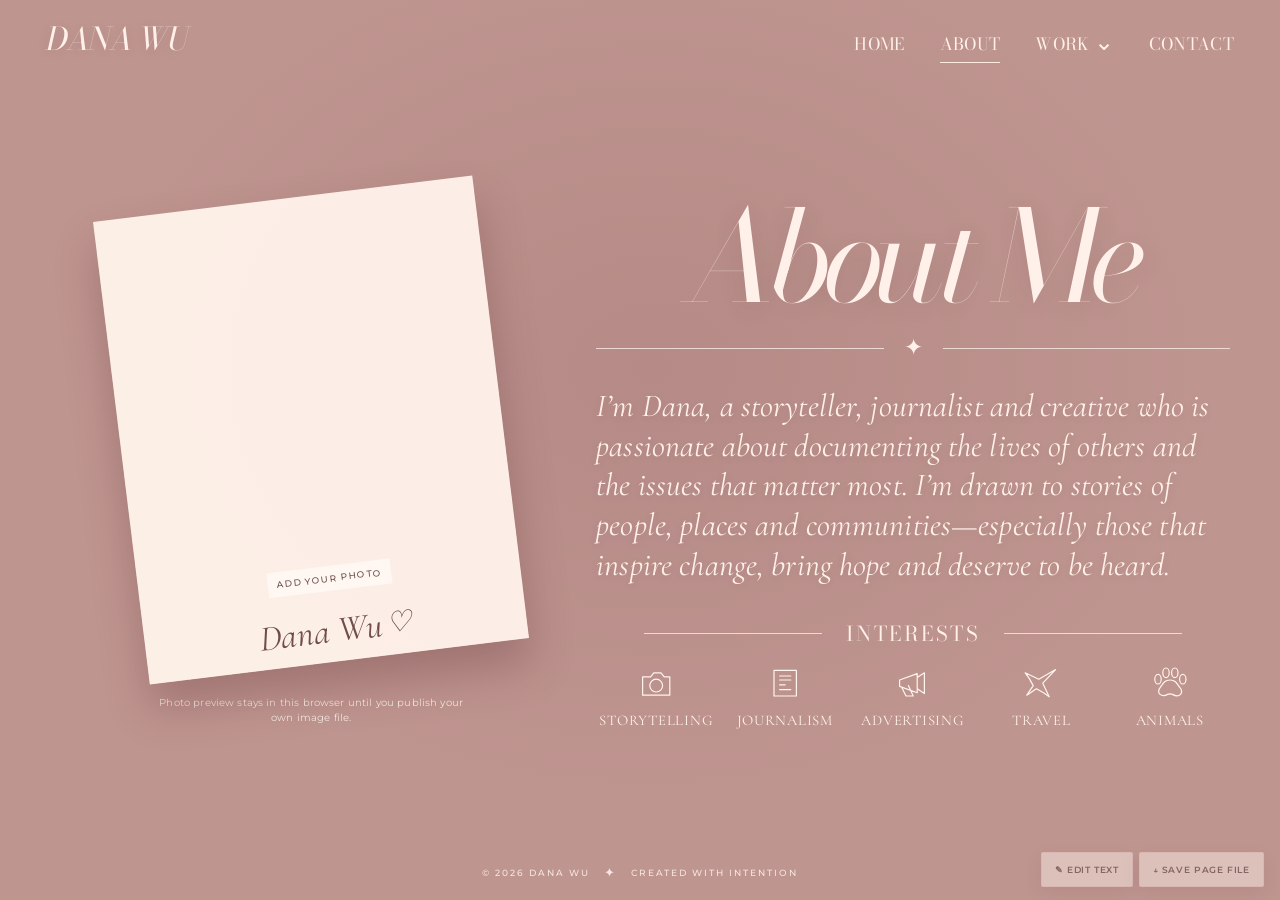
==== about.html @ a7ba0328 "Add files via upload" ====
<!doctype html>
<html lang="en"><head>
<meta charset="utf-8">
<meta name="viewport" content="width=device-width, initial-scale=1">
<meta name="theme-color" content="#c89e98">
<meta name="description" content="About Dana Wu — the stories, people and causes behind her work.">
<title>About Me · Dana Wu</title>
<link rel="preconnect" href="https://fonts.googleapis.com">
<link rel="preconnect" href="https://fonts.gstatic.com" crossorigin>
<link href="https://fonts.googleapis.com/css2?family=Bodoni+Moda:ital,opsz,wght@0,6..96,400;0,6..96,500;0,6..96,600;0,6..96,700;1,6..96,400;1,6..96,500&family=Cormorant+Garamond:ital,wght@0,400;0,500;1,400;1,500&family=Montserrat:wght@300;400;500;600&display=swap" rel="stylesheet">
<link rel="stylesheet" href="styles.css">
<script src="site-config.js" defer></script>
<script src="script.js" defer></script>
</head>
<body data-page="about" class="site-page">

<header class="site-header">
  <a class="site-logo" href="index.html" aria-label="Dana Wu, home">DANA WU</a>
  <button class="mobile-menu-toggle" type="button" aria-controls="site-nav" aria-expanded="false">MENU <span aria-hidden="true">☰</span></button>
  <nav class="site-nav" id="site-nav" aria-label="Main navigation">
    <a href="index.html" data-nav="home">HOME</a>
    <a href="about.html" data-nav="about">ABOUT</a>
    <span class="nav-work"><a href="work.html" data-nav="work">WORK</a><button class="work-dropdown-toggle" type="button" aria-expanded="false" aria-label="Show work categories">⌄</button>
      <span class="work-dropdown" role="group" aria-label="Work categories">
        <a href="work.html#photography">Photography</a>
        <a href="work.html#advertising-creative">Advertising Creative</a>
        <a href="work.html#writing">Writing</a>
        <a href="work.html#digital-story">Digital Story</a>
        <a href="work.html#inspirations">Inspiration(s)</a>
      </span>
    </span>
    <a href="contact.html" data-nav="contact">CONTACT</a>
  </nav>
</header>

<main id="main-content" class="about-main editorial-main">
  <section class="about-shell" aria-labelledby="about-heading">
    <div class="about-image-column">
      <div class="about-polaroid">
        <div class="about-photo-holder" id="about-photo-holder">
          <img class="about-photo" id="about-photo" src="assets/about-photo.jpg" alt="A portrait of Dana" onerror="this.style.display='none'">
          <label class="image-upload-trigger" for="about-photo-input">ADD YOUR PHOTO</label>
          <input type="file" accept="image/*" id="about-photo-input" class="visually-hidden">
        </div>
        <span class="about-photo-signature">Dana Wu <span aria-hidden="true">♡</span></span>
      </div>
      <small class="image-hint">Photo preview stays in this browser until you publish your own image file.</small>
    </div>
    <div class="about-text-column">
      <h1 class="inside-title italic-title" id="about-heading">About Me</h1>
      <div class="ornate-divider"><span aria-hidden="true">✦</span></div>
      <p class="about-lead" data-edit-id="about-intro">I’m Dana, a storyteller, journalist and creative who is passionate about documenting the lives of others and the issues that matter most. I’m drawn to stories of people, places and communities—especially those that inspire change, bring hope and deserve to be heard.</p>
      <div class="interests-heading"><span>INTERESTS</span></div>
      <div class="interests-grid">
        <div class="interest"><svg viewBox="0 0 48 48" aria-hidden="true"><path d="M7 16h10l4-5h9l4 5h7v23H7z"/><circle cx="24" cy="27" r="8"/></svg><span>STORYTELLING</span></div>
        <div class="interest"><svg viewBox="0 0 48 48" aria-hidden="true"><path d="M10 8h28v32H10zM17 15h14M17 20h14M17 26h7M17 32h14"/></svg><span>JOURNALISM</span></div>
        <div class="interest"><svg viewBox="0 0 48 48" aria-hidden="true"><path d="M7 20l22-8v24L7 28zM29 17l9-6v26l-9-6M10 30l5 10h9l-6-13"/></svg><span>ADVERTISING</span></div>
        <div class="interest"><svg viewBox="0 0 48 48" aria-hidden="true"><path d="M42 7L26 24l8 17-7-5-9-5-12 8 8-12-5-9-5-7 17 8z"/></svg><span>TRAVEL</span></div>
        <div class="interest"><svg viewBox="0 0 48 48" aria-hidden="true"><path d="M13 29c-6 8 2 13 9 9 2-1 4-1 6 0 9 5 15-2 9-9-4-6-6-9-12-9S17 23 13 29z"/><ellipse cx="10" cy="19" rx="4" ry="6"/><ellipse cx="20" cy="11" rx="4" ry="6"/><ellipse cx="31" cy="11" rx="4" ry="6"/><ellipse cx="41" cy="19" rx="4" ry="6"/></svg><span>ANIMALS</span></div>
      </div>
    </div>
  </section>
</main>
<footer class="site-footer"><span>© <span data-current-year></span> DANA WU</span><span class="footer-star" aria-hidden="true">✦</span><span>CREATED WITH INTENTION</span></footer>

<div class="editor-bar" id="editor-bar" aria-label="Page editing controls">
  <button type="button" id="edit-text-toggle" aria-pressed="false" title="Edit the words on this page">✎ EDIT TEXT</button>
  <button type="button" id="export-page-button" title="Download an HTML copy of this page with your changes">↓ SAVE PAGE FILE</button>
</div>
<div id="editor-notice" class="editor-notice" role="status" hidden></div>
</body></html>
---- styles.css ----
/* DANA WU — PEARLESCENT EDITORIAL PORTFOLIO */
:root {
  --rose: #bd8988;
  --rose-deep: #a96c79;
  --rose-button: #ca788b;
  --ivory: #fff1e9;
  --paper: #fff6ef;
  --dark: #402e2b;
  --gold: #f9d6c4;
  --line: rgba(255,245,238,.74);
  --bodoni: 'Bodoni Moda', 'Didot', 'Times New Roman', serif;
  --cormorant: 'Cormorant Garamond', Georgia, serif;
  --sans: Montserrat, 'Helvetica Neue', Arial, sans-serif;
}
*, *::before, *::after { box-sizing: border-box; }
html { scroll-behavior: smooth; }
body { margin: 0; color: var(--ivory); background: #be8f8c url('assets/pearl-organza-background.webp') center center / cover fixed no-repeat; font-family: var(--cormorant); min-height: 100vh; display: flex; flex-direction: column; }
body::before { content: ''; background: #bf9590 url('assets/pearl-organza-background.webp') center center / cover no-repeat fixed; position: fixed; inset: 0; z-index: -2; pointer-events: none; }
body::after { content: ''; background: radial-gradient(ellipse 50% 55% at 51% 41%,rgba(121,69,72,.13),transparent 90%); position: fixed; inset: 0; z-index: -1; pointer-events:none; }
a { color: inherit; }
a, button, input, textarea { -webkit-tap-highlight-color: transparent; }
button, input, textarea { font: inherit; }
button { cursor: pointer; }
a:focus-visible,button:focus-visible,input:focus-visible,textarea:focus-visible,[contenteditable=true]:focus-visible { outline: 2px solid #45303a; outline-offset: 5px; }
button:disabled { opacity: .35; cursor: default; }
[hidden] { display: none !important; }
.visually-hidden { position: absolute !important; clip: rect(0 0 0 0); clip-path: inset(50%); width: 1px; height: 1px; overflow: hidden; white-space: nowrap; }
.site-header { position: relative; z-index: 30; min-height: 100px; display: flex; align-items: flex-start; justify-content: space-between; gap: 20px; padding: 24px clamp(25px, 3.6vw, 76px) 4px; }
.site-logo { font-family: var(--bodoni); font-style: italic; font-size: clamp(24px, 2.45vw, 42px); letter-spacing: -.045em; text-decoration: none; white-space: nowrap; line-height: 1; text-shadow:0 2px 13px rgba(83,36,40,.14); }
[data-page=home] .site-logo { visibility: hidden; }
.site-nav { display: flex; align-items: center; gap: clamp(17px, 2.75vw, 54px); padding-top: 8px; white-space: nowrap; }
.site-nav > a, .nav-work > a { font-family: var(--bodoni); font-size: clamp(15px,1.32vw,22px); font-weight: 400; text-decoration: none; letter-spacing:.018em; position: relative; padding: 3px 0 11px; line-height: 1.1; transition: opacity .2s; }
.site-nav > a:hover, .nav-work > a:hover { opacity:.65; }
.site-nav > a.is-current::after,.nav-work > a.is-current::after { position: absolute; content: ''; left: 0; right: 0; bottom: 2px; height: 1px; background: rgba(255,239,229,.96); }
.nav-work { position:relative; display:flex; align-items: baseline; gap:3px; }
.work-dropdown-toggle { background:none; border:none; color:var(--ivory); padding:0 0 0 1px; font-size:24px; line-height:.6; }
.work-dropdown { display:none; flex-direction:column; position:absolute; top:calc(100% - 1px); left:-15px; min-width:215px; padding:13px; border:1px solid rgba(255,247,241,.65); background:rgba(237,204,200,.96); box-shadow:0 14px 40px rgba(84,45,43,.28); backdrop-filter:blur(15px); z-index:100; }
.work-dropdown a { font-family:var(--sans); text-decoration:none; font-size:11px; letter-spacing:.08em; text-transform:uppercase; padding:12px 8px; color:#513937; }
.work-dropdown a:hover,.work-dropdown a:focus-visible {background:rgba(255,255,255,.35)}
.nav-work:hover .work-dropdown,.nav-work:focus-within .work-dropdown,.nav-work.is-open .work-dropdown { display:flex; }
.mobile-menu-toggle {display:none;}
main { flex:1; width:100%; }
.site-footer { color:rgba(255,240,234,.88); padding:17px 30px 20px; display:flex; align-items:center; justify-content:center; gap:14px; letter-spacing:.22em; font: 500 9px var(--sans); position:relative; z-index:2; text-align:center; }
.footer-star {font-size:13px;}
/* EDITOR — the page is also editable directly in your HTML files */
.editor-bar { position:fixed; z-index:40; right:16px; bottom:13px; display:flex; gap:6px; opacity:.50; transition:opacity .2s; }
.editor-bar:hover,.editor-bar:focus-within,.editing-mode .editor-bar {opacity:1;}
.editor-bar button {background:rgba(255,247,240,.90); border:1px solid rgba(245,215,210,.9); border-radius:2px; color:#4c3533; letter-spacing:.09em; font:600 9px var(--sans); padding:11px 13px; box-shadow:0 6px 20px rgba(52,23,21,.13); }
.editor-bar button[aria-pressed=true] { background:#673f49; color:white; }
.editor-notice { position:fixed; z-index:45; right:16px; bottom:64px; color:#4b3532; background:#fff8f0; padding:13px 16px; font:12px/1.6 var(--sans); box-shadow:0 8px 25px #54252b55; max-width:min(360px,90vw); }
.editing-mode [data-edit-id] {outline:1px dashed rgba(255,247,237,.92); outline-offset:5px; background:rgba(255,247,237,.10); cursor:text;}
/* SHARED */
.editorial-main {padding: 14px clamp(22px,4vw,80px) 24px; display:flex; flex-direction:column; justify-content:center; }
.inside-title {font-family:var(--bodoni); color:var(--ivory); letter-spacing:-.07em; font-weight:400; line-height:1.08; margin:0; text-shadow:0 5px 25px rgba(86,38,43,.12);}
.italic-title { font-style:italic; }
.ornate-divider {display:flex; justify-content:center; align-items:center; gap:20px; width:100%; color:var(--ivory); margin:20px auto 27px; font-size:24px; height:26px;}
.ornate-divider::before,.ornate-divider::after {content:''; display:block; height:1px; background:var(--line); flex:1; }
.ornate-divider span {line-height:1; font-size:23px; }
/* HOMEPAGE */
.home-main { min-height:calc(100svh - 146px); display:flex; flex-direction:column; justify-content:center; align-items:center; }
.home-hero {width:100%; display:flex; flex-direction:column; align-items:center; justify-content:center; text-align:center; padding:10px 20px 0; }
.home-title { font:400 clamp(73px,11.2vw,200px)/1 var(--bodoni); letter-spacing:-.065em; margin:6px 0 6px; text-shadow:0 7px 35px rgba(90,33,39,.2); white-space:nowrap; }
.orbit-wrap {position:relative; width:min(850px,100%); }
.orbit-stage { height:clamp(290px,30vw,420px); position:relative; perspective:1150px; transform-style:preserve-3d; }
.orbit-card { position:absolute; top:50%; left:50%; width:clamp(168px,18.5vw,262px); height:clamp(220px,23.8vw,336px); text-decoration:none; color:var(--dark); background:var(--paper); border:clamp(8px,1vw,12px) solid #fff8f3; border-bottom-width:0; box-shadow:0 19px 30px rgba(54,26,27,.23); display:flex; flex-direction:column; padding:0; transform-style:preserve-3d; will-change:transform,opacity; transition:transform 1250ms cubic-bezier(.2,.7,.14,1),opacity 1050ms,filter 900ms,box-shadow 700ms; }
.orbit-photo {flex:1; margin:1px 1px 0; background:linear-gradient(135deg, #f0ddd6, #f4e5db 50%, #ecd4ce); box-shadow:inset 0 0 40px rgba(255,249,244,.35); }
.orbit-label {font:400 clamp(20px,2vw,30px)/1 var(--bodoni); letter-spacing:-.065em; padding:13px 3px 18px; display:block; }
.orbit-card.is-front { transform:translate3d(-50%,-46%,125px) rotateY(0deg) rotateZ(-1deg) scale(1.04); z-index:5; opacity:1; pointer-events:auto; }
.orbit-card.is-right {transform:translate3d(calc(-50% + clamp(148px,20vw,285px)),-45%,-205px) rotateY(-45deg) rotateZ(7deg) scale(.80); opacity:.65; z-index:2; pointer-events:none; filter:brightness(.96); }
.orbit-card.is-left {transform:translate3d(calc(-50% - clamp(148px,20vw,285px)),-45%,-205px) rotateY(45deg) rotateZ(-7deg) scale(.80); opacity:.65; z-index:2; pointer-events:none; filter:brightness(.96); }
.orbit-card.is-front:hover {transform:translate3d(-50%,-50%,143px) rotateZ(0) scale(1.05); box-shadow:0 28px 38px rgba(54,26,27,.30);}
.orbit-controls {height:43px; display:flex; gap:23px; align-items:center; justify-content:center; margin:3px auto 5px; }
.orbit-arrow {background:none; border:0; color:var(--ivory); font:300 45px/1 var(--cormorant); padding:0 4px; }
.orbit-dots {display:flex; gap:13px;align-items:center;}
.orbit-dot {width:7px;height:7px;border:1px solid var(--ivory); background:transparent; border-radius:50%; padding:0; transition:background-color .3s, transform .3s;}
.orbit-dot.is-active {background:var(--ivory); transform:scale(1.4); }
/* ABOUT */
.about-main { min-height:calc(100svh - 158px); }
.about-shell {display:grid; grid-template-columns:43% 57%; gap:min(2vw,25px); align-items:center; width:min(1450px,100%); margin:0 auto; padding: 5px 12px 20px;}
.about-image-column {display:flex;align-items:center;justify-content:center;flex-direction:column;}
.about-polaroid { background:rgba(255,244,235,.95); padding:13px 13px 0; width:min(77%,390px); aspect-ratio:.82; box-shadow:0 25px 44px rgba(80,34,38,.27); transform:rotate(-7deg); display:flex;flex-direction:column;}
.about-photo-holder {flex:1;position:relative;overflow:hidden;background: url('assets/organza-placeholder.webp') center / cover;}
.about-photo {position:absolute;inset:0;width:100%;height:100%;object-fit:cover;}
.image-upload-trigger {position:absolute;bottom:9px;left:50%;transform:translateX(-50%);white-space:nowrap; padding:7px 9px;background:rgba(255,250,244,.88);color:#6e514b;font:500 9px var(--sans);letter-spacing:.14em;cursor:pointer;transition:opacity .2s;}
.image-upload-trigger:hover{background:white;}
.about-photo-signature {display:flex;align-items:center;justify-content:center;gap:4px;color:#704d49;font:italic 36px var(--cormorant);height:62px;}
.about-photo-signature span{font-size:29px;}
.image-hint {font:10px/1.5 var(--sans);color:rgba(255,250,244,.82);max-width:310px;margin-top:32px;text-align:center;letter-spacing:.015em;}
.about-text-column {padding:0 12px 5px;}
.about-text-column .inside-title {text-align:center;font-size:clamp(70px,9.9vw,170px);}
.about-text-column .ornate-divider {max-width:680px;margin-top:10px;margin-bottom:25px;}
.about-lead {font:italic clamp(23px,2.5vw,40px)/1.24 var(--cormorant);max-width:790px;margin:0 auto 34px;letter-spacing:.004em;text-shadow:0 2px 8px rgba(76,28,31,.1);}
.interests-heading {display:flex;align-items:center;gap:24px;width:85%;margin:0 auto 15px;text-align:center;font:400 clamp(16px,1.6vw,25px) var(--bodoni);letter-spacing:.12em;}
.interests-heading::before,.interests-heading::after {content:'';height:1px;background:var(--line);flex:1;}
.interests-grid {display:grid;grid-template-columns:repeat(5,1fr);max-width:720px;margin:auto;gap:8px;}
.interest{text-align:center;display:flex;align-items:center;flex-direction:column;gap:8px;}
.interest svg{width:clamp(30px,3vw,44px);height:clamp(30px,3vw,44px);stroke:#fff4ee;stroke-width:1.5;stroke-linejoin:round;stroke-linecap:round;fill:none;}
.interest span{font:400 clamp(10px,1.15vw,17px) var(--cormorant);letter-spacing:.05em;}
/* WORK */
.work-main {min-height:calc(100svh - 155px);}
.work-overview{max-width:1560px;width:100%;margin:0 auto;display:flex;align-items:center;flex-direction:column;padding:2px 0 18px;}
.work-heading{font-size:clamp(78px,9.3vw,160px);text-align:center;}
.work-overview .ornate-divider {width:min(570px,60vw);margin:0 auto 5px;}
.work-subtitle {font:italic clamp(20px,1.75vw,28px) var(--cormorant);text-align:center;margin:0 0 33px;text-shadow:0 1px 10px rgba(70,25,30,.15);}
.work-card-grid {width:100%;display:grid;grid-template-columns:repeat(4,minmax(0,1fr));gap:clamp(12px,1.2vw,22px);}
.work-polaroid {background:linear-gradient(180deg,#fff3eb,#ffeadf);border:10px solid rgba(255,243,235,.97);color:#633d38;text-decoration:none;display:flex;flex-direction:column;align-items:center;text-align:center;box-shadow:0 18px 30px rgba(86,35,40,.23);min-height:clamp(320px,27vw,435px);transition:transform .25s,box-shadow .25s;}
.work-polaroid:hover{transform:translateY(-11px);box-shadow:0 26px 36px rgba(86,35,40,.30);}
.work-card-image {display:block;background:url('assets/organza-placeholder.webp') center / cover;width:100%;aspect-ratio:1.27;}
.work-card-name {font:400 clamp(19px,1.8vw,30px)/1.05 var(--bodoni);letter-spacing:.095em;margin:19px 0 11px;min-height:1.95em;display:flex;align-items:center;justify-content:center;}
.work-card-description {font:italic clamp(17px,1.44vw,23px)/1.15 var(--cormorant);display:block;max-width:290px;min-height:2.4em;margin-bottom:8px;}
.work-card-arrow {margin:auto 0 7px;font:400 34px/1 var(--cormorant);}
.inspirations-button {margin:26px auto 0;min-width:290px;border:1px solid #fff4ed;border-radius:100px;text-decoration:none;text-align:center;padding:12px 22px;color:var(--ivory);font:400 20px var(--bodoni);letter-spacing:.10em;transition:background .2s;}
.inspirations-button:hover {background:rgba(255,242,237,.18);}
.work-details {width:min(1420px,100%);margin:0 auto;}
.work-detail-view {padding:2px 0 40px;}
.return-to-work {display:inline-block;font:600 11px var(--sans);letter-spacing:.14em;text-decoration:none;margin:5px 0 20px;}
.detail-heading {font:italic 400 clamp(55px,7vw,107px) var(--bodoni);letter-spacing:-.06em;text-align:center;margin:0;}
.work-detail-view .ornate-divider {max-width:590px;margin-top:8px;margin-bottom:16px;}
.detail-intro {font:italic clamp(21px,2vw,28px) var(--cormorant);text-align:center;margin:8px auto 28px;}
.project-grid {display:grid;grid-template-columns:repeat(3,1fr);gap:22px;}
.project-tile {padding:14px 14px 24px;background:rgba(255,239,228,.91);color:#613e3c;box-shadow:0 18px 40px rgba(67,34,36,.19);}
.project-image {aspect-ratio:1.28;background:linear-gradient(130deg,#e4b8b8,#f1d2ca) url('assets/organza-placeholder.webp') center / cover;position:relative;overflow:hidden;}
.project-image img{position:absolute;inset:0;width:100%;height:100%;object-fit:cover;}
.project-photo-note {position:absolute;right:10px;bottom:9px;background:rgba(255,244,236,.85);color:#704746;padding:8px 10px;letter-spacing:.1em;font:500 9px var(--sans);}
.project-tile h3 {font:400 25px var(--bodoni);text-align:center;letter-spacing:.11em;margin:21px 4px 10px;}
.project-tile p {text-align:center;font:italic 20px/1.4 var(--cormorant);margin:7px 12px 14px;}
.project-tile .project-link-note {font:10px/1.5 var(--sans);opacity:.65;}
/* CONTACT */
.contact-main {min-height:calc(100svh - 157px);}
.contact-layout {display:grid;grid-template-columns:.98fr 1.02fr;gap:clamp(30px,3vw,65px);align-items:center;width:min(1520px,100%);margin:auto;}
.contact-copy{text-align:center;display:flex;flex-direction:column;align-items:center;padding:10px;}
.contact-title {font:400 clamp(76px,8.5vw,155px)/.93 var(--bodoni);letter-spacing:-.083em;text-align:center;margin:0;}
.contact-copy .ornate-divider {max-width:520px;margin:25px auto 31px;}
.contact-subtitle {font:400 clamp(13px,1.22vw,19px)/1.7 var(--sans);letter-spacing:.36em;text-align:center;margin:0 0 47px;}
.linkedin-link {min-height:59px;min-width:min(405px,100%);padding:0 24px;display:flex;align-items:center;justify-content:space-between;border:1px solid rgba(255,245,239,.9);color:var(--ivory);text-decoration:none;transition:background .3s;}
.linkedin-link:hover {background:rgba(255,240,234,.15);}
.linkedin-mark {font:700 32px/1 Arial,sans-serif;letter-spacing:-.08em;min-width:63px;text-align:left;border-right:1px solid rgba(255,245,239,.8);}
.linkedin-label {font:500 13px var(--sans);letter-spacing:.30em;}
.linkedin-arrow {font:400 30px var(--cormorant);}
.contact-form {padding: clamp(32px,3.5vw,57px) clamp(30px,3.25vw,54px) clamp(25px,2.7vw,48px);border:1px solid rgba(255,242,234,.8);border-radius:19px;background:rgba(255,224,217,.21);backdrop-filter:blur(11px);box-shadow:0 9px 42px rgba(103,62,60,.08);display:flex;flex-direction:column;gap:17px;position:relative;}
.contact-form label {position:absolute;width:1px;height:1px;overflow:hidden;clip-path:inset(50%);}
.contact-form input,.contact-form textarea {width:100%;color:#593e3b;background:rgba(255,234,227,.72);border:2px solid rgba(255,246,241,.95);border-radius:9px;min-height:68px;padding:17px 23px;font:400 clamp(18px,1.6vw,25px) var(--bodoni);letter-spacing:.17em;}
.contact-form textarea {resize:vertical;min-height:188px;}
.contact-form input::placeholder,.contact-form textarea::placeholder {color:#614744;opacity:1;}
.send-button {margin:14px auto 0;width:min(100%,510px);border:1px solid rgba(253,232,229,.83);background:#c77588;color:#fff5ef;min-height:64px;font:400 clamp(19px,1.5vw,26px) var(--bodoni);letter-spacing:.19em;position:relative;transition:filter .2s,transform .2s;}
.send-button span {position:absolute;right:25px;top:50%;transform:translateY(-50%);font:400 35px/1 var(--cormorant);}
.send-button:hover {filter:brightness(1.06);transform:translateY(-2px);}
.form-message {color:#fff5f1;text-align:center;font:14px/1.5 var(--sans);min-height:1em;margin:0;}
/* RESPONSIVE */
@media(max-width:1150px){
 .about-shell {grid-template-columns:41% 59%;}
 .about-polaroid {width:87%;}
 .about-lead {font-size:clamp(23px,2.8vw,33px);}
 .work-polaroid {border-width:8px;min-height:315px;}
 .work-card-name {font-size:19px;}
 .work-card-description {font-size:17px;}
 .contact-title {font-size:clamp(72px,8.3vw,120px);}
 .contact-form {padding:30px;}
}
@media(max-width:760px){
 .site-header {align-items:center;min-height:73px; padding:16px 18px 5px;}
 [data-page=home] .site-logo {visibility:hidden;}
 .site-logo {font-size:27px;}
 .mobile-menu-toggle {display:block;font:500 11px var(--sans);letter-spacing:.2em; color:#fff5ef;background:rgba(132,77,79,.15);border:1px solid rgba(255,243,238,.8);padding:10px 12px;}
 .mobile-menu-toggle span {margin-left:8px;}
 .site-nav {display:none;position:absolute;top:72px;left:12px;right:12px;background:rgba(197,151,149,.97);border:1px solid #fff5e9d9;padding:15px 19px;box-shadow:0 20px 32px rgba(79,41,43,.2);flex-direction:column;align-items:flex-start;gap:10px;z-index:60;}
 .site-nav.is-open {display:flex;}
 .site-nav > a,.nav-work > a {font-size:19px;}
 .nav-work {width:100%;}
 .work-dropdown {top:30px;left:0;}
 .editorial-main {padding:16px 22px 30px;}
 .site-footer {padding:22px 10px;font-size:8px;}
 .home-main {min-height:calc(100svh - 138px);}
 .home-title {font-size:clamp(68px,12.5vw,105px);margin-top:-8px;}
 .orbit-stage {height:345px;}
 .orbit-card {width:clamp(175px,37vw,240px);height:clamp(238px,46vw,308px);}
 .orbit-card.is-right {transform:translate3d(calc(-50% + clamp(117px,28vw,185px)),-45%,-205px) rotateY(-50deg) rotateZ(8deg) scale(.75);}
 .orbit-card.is-left {transform:translate3d(calc(-50% - clamp(117px,28vw,185px)),-45%,-205px) rotateY(50deg) rotateZ(-8deg) scale(.75);}
 .about-shell {grid-template-columns:1fr;gap:20px;padding:8px 0;}
 .about-text-column {grid-row:1;}
 .about-text-column .inside-title {font-size:clamp(72px,13vw,110px);}
 .about-text-column .ornate-divider {margin-bottom:13px;}
 .about-lead {font-size:clamp(24px,5.4vw,34px);line-height:1.24;text-align:center;margin-bottom:24px;}
 .interests-heading {width:90%;margin-bottom:14px;}
 .interests-grid {max-width:550px;}
 .interest span {font-size:11px;}
 .about-image-column {grid-row:2;margin-top:8px;}
 .about-polaroid {width:min(57%,290px);}
 .image-hint {margin-top:25px;}
 .work-heading {font-size:clamp(75px,12vw,120px);}
 .work-subtitle {font-size:24px;margin-bottom:24px;}
 .work-card-grid {grid-template-columns:repeat(2,minmax(0,1fr));gap:15px;}
 .work-polaroid {min-height:300px;}
 .work-card-name {font-size:20px;min-height:2em;}
 .work-card-description {font-size:18px;}
 .project-grid {grid-template-columns:1fr;max-width:450px;margin:auto;}
 .contact-layout {grid-template-columns:1fr;gap:22px;max-width:590px;padding:0 0 20px;}
 .contact-title {font-size:clamp(75px,15vw,130px);}
 .contact-copy .ornate-divider {margin:16px auto;}
 .contact-subtitle {font-size:12px;margin:0 0 25px;}
 .linkedin-link {min-height:51px;min-width:min(340px,100%);}
 .contact-form {padding:24px;}
 .contact-form input {min-height:56px;}
 .contact-form textarea {min-height:140px;}
 .send-button {min-height:56px;font-size:19px;}
 .editor-bar {bottom:8px;right:8px;}
 .editor-bar button {font-size:8px;padding:9px 10px;}
}
@media(max-width:420px){
 .home-title {font-size:clamp(57px,12.8vw,70px);}
 .orbit-stage {height:300px;}
 .orbit-card {width:174px;height:225px;}
 .orbit-label {font-size:18px;padding:10px 3px 13px;}
 .orbit-card.is-right {transform:translate3d(calc(-50% + 120px),-45%,-205px) rotateY(-50deg) rotateZ(8deg) scale(.68);}
 .orbit-card.is-left {transform:translate3d(calc(-50% - 120px),-45%,-205px) rotateY(50deg) rotateZ(-8deg) scale(.68);}
 .work-card-grid {gap:10px;}
 .work-polaroid {min-height:250px;padding-bottom:3px;border-width:6px;}
 .work-card-name {font-size:14px;letter-spacing:.03em;margin:13px 0 6px;}
 .work-card-description {font-size:15px;}
 .work-card-arrow {font-size:25px;}
 .inspirations-button {min-width:235px;font-size:15px;}
 .interests-grid {gap:1px;}
 .interest span {font-size:9px;}
 .contact-title {font-size:70px;}
 .contact-form {padding:15px;}
 .site-footer {gap:7px;}
}
@media(prefers-reduced-motion:reduce){
 *,*::before,*::after {animation-duration:.01ms !important;animation-iteration-count:1 !important;transition-duration:.01ms !important;scroll-behavior:auto !important;}
}
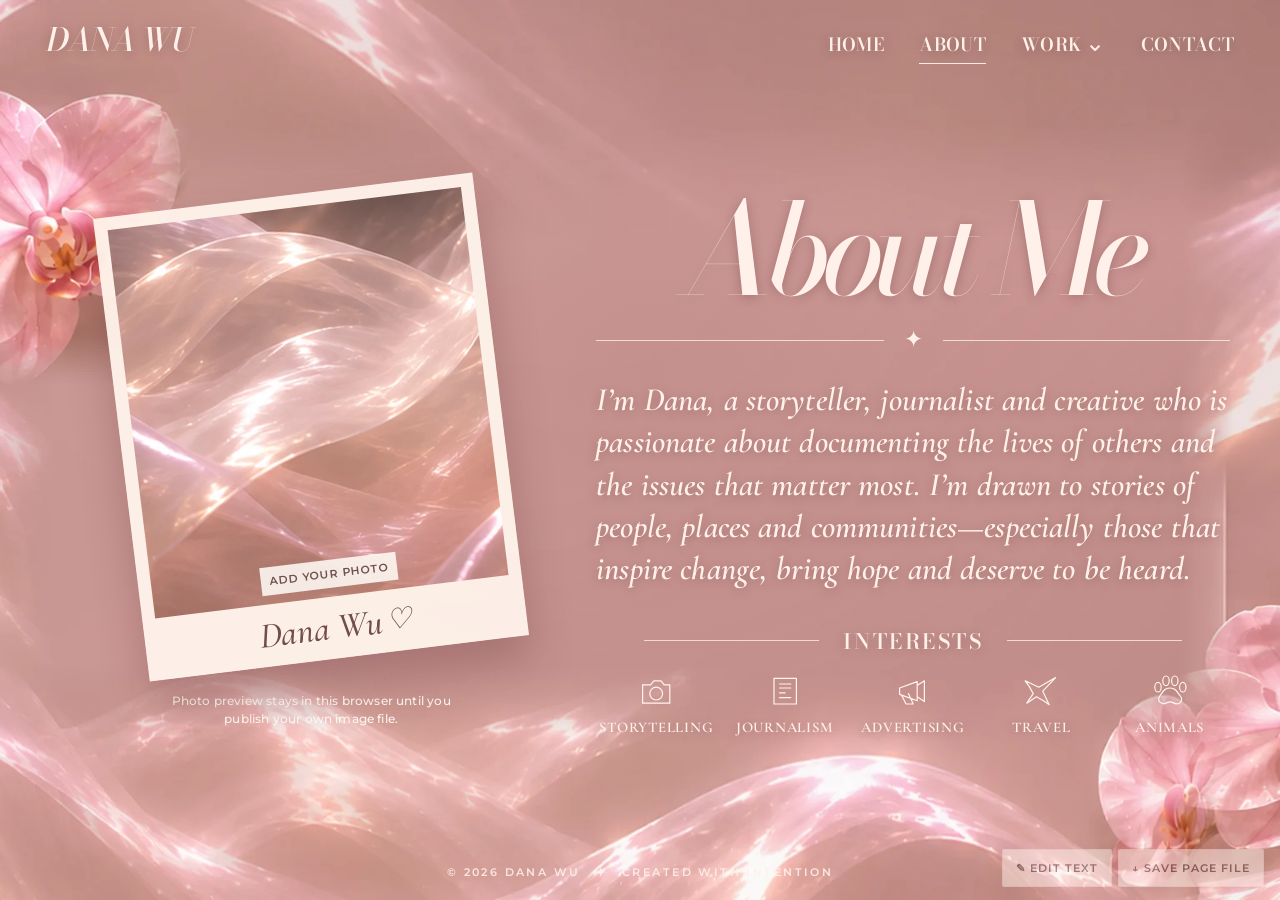
==== commit e4e76cdd: "Add files via upload" ====
--- a/about.html
+++ b/about.html
@@ -7,7 +7,7 @@
 <title>About Me · Dana Wu</title>
 <link rel="preconnect" href="https://fonts.googleapis.com">
 <link rel="preconnect" href="https://fonts.gstatic.com" crossorigin>
-<link href="https://fonts.googleapis.com/css2?family=Bodoni+Moda:ital,opsz,wght@0,6..96,400;0,6..96,500;0,6..96,600;0,6..96,700;1,6..96,400;1,6..96,500&family=Cormorant+Garamond:ital,wght@0,400;0,500;1,400;1,500&family=Montserrat:wght@300;400;500;600&display=swap" rel="stylesheet">
+<link href="https://fonts.googleapis.com/css2?family=Bodoni+Moda:ital,opsz,wght@0,6..96,400;0,6..96,500;0,6..96,600;0,6..96,700;1,6..96,400;1,6..96,500&family=Cormorant+Garamond:ital,wght@0,400;0,500;0,600;1,400;1,500;1,600&family=Montserrat:wght@300;400;500;600&display=swap" rel="stylesheet">
 <link rel="stylesheet" href="styles.css">
 <script src="site-config.js" defer></script>
 <script src="script.js" defer></script>
--- a/styles.css
+++ b/styles.css
@@ -26,32 +26,32 @@
 [hidden] { display: none !important; }
 .visually-hidden { position: absolute !important; clip: rect(0 0 0 0); clip-path: inset(50%); width: 1px; height: 1px; overflow: hidden; white-space: nowrap; }
 .site-header { position: relative; z-index: 30; min-height: 100px; display: flex; align-items: flex-start; justify-content: space-between; gap: 20px; padding: 24px clamp(25px, 3.6vw, 76px) 4px; }
-.site-logo { font-family: var(--bodoni); font-style: italic; font-size: clamp(24px, 2.45vw, 42px); letter-spacing: -.045em; text-decoration: none; white-space: nowrap; line-height: 1; text-shadow:0 2px 13px rgba(83,36,40,.14); }
+.site-logo { font-family: var(--bodoni); font-style: italic; font-size: clamp(25px, 2.5vw, 43px); font-weight: 500; letter-spacing: -.045em; text-decoration: none; white-space: nowrap; line-height: 1; text-shadow:0 2px 13px rgba(83,36,40,.14); }
 [data-page=home] .site-logo { visibility: hidden; }
 .site-nav { display: flex; align-items: center; gap: clamp(17px, 2.75vw, 54px); padding-top: 8px; white-space: nowrap; }
-.site-nav > a, .nav-work > a { font-family: var(--bodoni); font-size: clamp(15px,1.32vw,22px); font-weight: 400; text-decoration: none; letter-spacing:.018em; position: relative; padding: 3px 0 11px; line-height: 1.1; transition: opacity .2s; }
+.site-nav > a, .nav-work > a { font-family: var(--bodoni); font-size: clamp(17px,1.42vw,23px); font-weight: 600; text-decoration: none; letter-spacing:.018em; position: relative; padding: 3px 0 11px; line-height: 1.1; transition: opacity .2s; }
 .site-nav > a:hover, .nav-work > a:hover { opacity:.65; }
 .site-nav > a.is-current::after,.nav-work > a.is-current::after { position: absolute; content: ''; left: 0; right: 0; bottom: 2px; height: 1px; background: rgba(255,239,229,.96); }
 .nav-work { position:relative; display:flex; align-items: baseline; gap:3px; }
 .work-dropdown-toggle { background:none; border:none; color:var(--ivory); padding:0 0 0 1px; font-size:24px; line-height:.6; }
 .work-dropdown { display:none; flex-direction:column; position:absolute; top:calc(100% - 1px); left:-15px; min-width:215px; padding:13px; border:1px solid rgba(255,247,241,.65); background:rgba(237,204,200,.96); box-shadow:0 14px 40px rgba(84,45,43,.28); backdrop-filter:blur(15px); z-index:100; }
-.work-dropdown a { font-family:var(--sans); text-decoration:none; font-size:11px; letter-spacing:.08em; text-transform:uppercase; padding:12px 8px; color:#513937; }
+.work-dropdown a { font-family:var(--sans); text-decoration:none; font-size:12px; font-weight:600; letter-spacing:.06em; text-transform:uppercase; padding:12px 8px; color:#513937; }
 .work-dropdown a:hover,.work-dropdown a:focus-visible {background:rgba(255,255,255,.35)}
 .nav-work:hover .work-dropdown,.nav-work:focus-within .work-dropdown,.nav-work.is-open .work-dropdown { display:flex; }
 .mobile-menu-toggle {display:none;}
 main { flex:1; width:100%; }
-.site-footer { color:rgba(255,240,234,.88); padding:17px 30px 20px; display:flex; align-items:center; justify-content:center; gap:14px; letter-spacing:.22em; font: 500 9px var(--sans); position:relative; z-index:2; text-align:center; }
+.site-footer { color:rgba(255,240,234,.88); padding:17px 30px 20px; display:flex; align-items:center; justify-content:center; gap:14px; letter-spacing:.22em; font: 600 11px var(--sans); position:relative; z-index:2; text-align:center; }
 .footer-star {font-size:13px;}
 /* EDITOR — the page is also editable directly in your HTML files */
 .editor-bar { position:fixed; z-index:40; right:16px; bottom:13px; display:flex; gap:6px; opacity:.50; transition:opacity .2s; }
 .editor-bar:hover,.editor-bar:focus-within,.editing-mode .editor-bar {opacity:1;}
-.editor-bar button {background:rgba(255,247,240,.90); border:1px solid rgba(245,215,210,.9); border-radius:2px; color:#4c3533; letter-spacing:.09em; font:600 9px var(--sans); padding:11px 13px; box-shadow:0 6px 20px rgba(52,23,21,.13); }
+.editor-bar button {background:rgba(255,247,240,.90); border:1px solid rgba(245,215,210,.9); border-radius:2px; color:#4c3533; letter-spacing:.09em; font:600 11px var(--sans); padding:11px 13px; box-shadow:0 6px 20px rgba(52,23,21,.13); }
 .editor-bar button[aria-pressed=true] { background:#673f49; color:white; }
 .editor-notice { position:fixed; z-index:45; right:16px; bottom:64px; color:#4b3532; background:#fff8f0; padding:13px 16px; font:12px/1.6 var(--sans); box-shadow:0 8px 25px #54252b55; max-width:min(360px,90vw); }
 .editing-mode [data-edit-id] {outline:1px dashed rgba(255,247,237,.92); outline-offset:5px; background:rgba(255,247,237,.10); cursor:text;}
 /* SHARED */
 .editorial-main {padding: 14px clamp(22px,4vw,80px) 24px; display:flex; flex-direction:column; justify-content:center; }
-.inside-title {font-family:var(--bodoni); color:var(--ivory); letter-spacing:-.07em; font-weight:400; line-height:1.08; margin:0; text-shadow:0 5px 25px rgba(86,38,43,.12);}
+.inside-title {font-family:var(--bodoni); color:var(--ivory); letter-spacing:-.07em; font-weight:500; line-height:1.08; margin:0; text-shadow:0 5px 25px rgba(86,38,43,.12);}
 .italic-title { font-style:italic; }
 .ornate-divider {display:flex; justify-content:center; align-items:center; gap:20px; width:100%; color:var(--ivory); margin:20px auto 27px; font-size:24px; height:26px;}
 .ornate-divider::before,.ornate-divider::after {content:''; display:block; height:1px; background:var(--line); flex:1; }
@@ -59,18 +59,18 @@
 /* HOMEPAGE */
 .home-main { min-height:calc(100svh - 146px); display:flex; flex-direction:column; justify-content:center; align-items:center; }
 .home-hero {width:100%; display:flex; flex-direction:column; align-items:center; justify-content:center; text-align:center; padding:10px 20px 0; }
-.home-title { font:400 clamp(73px,11.2vw,200px)/1 var(--bodoni); letter-spacing:-.065em; margin:6px 0 6px; text-shadow:0 7px 35px rgba(90,33,39,.2); white-space:nowrap; }
+.home-title { font:500 clamp(73px,11.2vw,200px)/1 var(--bodoni); letter-spacing:-.045em; margin:6px 0 6px; text-shadow:0 7px 35px rgba(90,33,39,.2); white-space:nowrap; }
 .orbit-wrap {position:relative; width:min(850px,100%); }
 .orbit-stage { height:clamp(290px,30vw,420px); position:relative; perspective:1150px; transform-style:preserve-3d; }
 .orbit-card { position:absolute; top:50%; left:50%; width:clamp(168px,18.5vw,262px); height:clamp(220px,23.8vw,336px); text-decoration:none; color:var(--dark); background:var(--paper); border:clamp(8px,1vw,12px) solid #fff8f3; border-bottom-width:0; box-shadow:0 19px 30px rgba(54,26,27,.23); display:flex; flex-direction:column; padding:0; transform-style:preserve-3d; will-change:transform,opacity; transition:transform 1250ms cubic-bezier(.2,.7,.14,1),opacity 1050ms,filter 900ms,box-shadow 700ms; }
 .orbit-photo {flex:1; margin:1px 1px 0; background:linear-gradient(135deg, #f0ddd6, #f4e5db 50%, #ecd4ce); box-shadow:inset 0 0 40px rgba(255,249,244,.35); }
-.orbit-label {font:400 clamp(20px,2vw,30px)/1 var(--bodoni); letter-spacing:-.065em; padding:13px 3px 18px; display:block; }
+.orbit-label {font:600 clamp(20px,2vw,30px)/1 var(--bodoni); letter-spacing:-.035em; padding:13px 3px 18px; display:block; }
 .orbit-card.is-front { transform:translate3d(-50%,-46%,125px) rotateY(0deg) rotateZ(-1deg) scale(1.04); z-index:5; opacity:1; pointer-events:auto; }
 .orbit-card.is-right {transform:translate3d(calc(-50% + clamp(148px,20vw,285px)),-45%,-205px) rotateY(-45deg) rotateZ(7deg) scale(.80); opacity:.65; z-index:2; pointer-events:none; filter:brightness(.96); }
 .orbit-card.is-left {transform:translate3d(calc(-50% - clamp(148px,20vw,285px)),-45%,-205px) rotateY(45deg) rotateZ(-7deg) scale(.80); opacity:.65; z-index:2; pointer-events:none; filter:brightness(.96); }
 .orbit-card.is-front:hover {transform:translate3d(-50%,-50%,143px) rotateZ(0) scale(1.05); box-shadow:0 28px 38px rgba(54,26,27,.30);}
 .orbit-controls {height:43px; display:flex; gap:23px; align-items:center; justify-content:center; margin:3px auto 5px; }
-.orbit-arrow {background:none; border:0; color:var(--ivory); font:300 45px/1 var(--cormorant); padding:0 4px; }
+.orbit-arrow {background:none; border:0; color:var(--ivory); font:600 45px/1 var(--cormorant); padding:0 4px; }
 .orbit-dots {display:flex; gap:13px;align-items:center;}
 .orbit-dot {width:7px;height:7px;border:1px solid var(--ivory); background:transparent; border-radius:50%; padding:0; transition:background-color .3s, transform .3s;}
 .orbit-dot.is-active {background:var(--ivory); transform:scale(1.4); }
@@ -81,69 +81,69 @@
 .about-polaroid { background:rgba(255,244,235,.95); padding:13px 13px 0; width:min(77%,390px); aspect-ratio:.82; box-shadow:0 25px 44px rgba(80,34,38,.27); transform:rotate(-7deg); display:flex;flex-direction:column;}
 .about-photo-holder {flex:1;position:relative;overflow:hidden;background: url('assets/organza-placeholder.webp') center / cover;}
 .about-photo {position:absolute;inset:0;width:100%;height:100%;object-fit:cover;}
-.image-upload-trigger {position:absolute;bottom:9px;left:50%;transform:translateX(-50%);white-space:nowrap; padding:7px 9px;background:rgba(255,250,244,.88);color:#6e514b;font:500 9px var(--sans);letter-spacing:.14em;cursor:pointer;transition:opacity .2s;}
+.image-upload-trigger {position:absolute;bottom:9px;left:50%;transform:translateX(-50%);white-space:nowrap; padding:7px 9px;background:rgba(255,250,244,.88);color:#6e514b;font:600 11px var(--sans);letter-spacing:.08em;cursor:pointer;transition:opacity .2s;}
 .image-upload-trigger:hover{background:white;}
-.about-photo-signature {display:flex;align-items:center;justify-content:center;gap:4px;color:#704d49;font:italic 36px var(--cormorant);height:62px;}
+.about-photo-signature {display:flex;align-items:center;justify-content:center;gap:4px;color:#704d49;font:italic 500 36px var(--cormorant);height:62px;}
 .about-photo-signature span{font-size:29px;}
-.image-hint {font:10px/1.5 var(--sans);color:rgba(255,250,244,.82);max-width:310px;margin-top:32px;text-align:center;letter-spacing:.015em;}
+.image-hint {font:500 12px/1.5 var(--sans);color:rgba(255,250,244,.96);max-width:310px;margin-top:32px;text-align:center;letter-spacing:.015em;}
 .about-text-column {padding:0 12px 5px;}
 .about-text-column .inside-title {text-align:center;font-size:clamp(70px,9.9vw,170px);}
 .about-text-column .ornate-divider {max-width:680px;margin-top:10px;margin-bottom:25px;}
-.about-lead {font:italic clamp(23px,2.5vw,40px)/1.24 var(--cormorant);max-width:790px;margin:0 auto 34px;letter-spacing:.004em;text-shadow:0 2px 8px rgba(76,28,31,.1);}
-.interests-heading {display:flex;align-items:center;gap:24px;width:85%;margin:0 auto 15px;text-align:center;font:400 clamp(16px,1.6vw,25px) var(--bodoni);letter-spacing:.12em;}
+.about-lead {font:italic 600 clamp(24px,2.55vw,40px)/1.3 var(--cormorant);max-width:790px;margin:0 auto 34px;letter-spacing:.004em;text-shadow:0 2px 8px rgba(76,28,31,.1);}
+.interests-heading {display:flex;align-items:center;gap:24px;width:85%;margin:0 auto 15px;text-align:center;font:600 clamp(17px,1.65vw,25px) var(--bodoni);letter-spacing:.12em;}
 .interests-heading::before,.interests-heading::after {content:'';height:1px;background:var(--line);flex:1;}
 .interests-grid {display:grid;grid-template-columns:repeat(5,1fr);max-width:720px;margin:auto;gap:8px;}
 .interest{text-align:center;display:flex;align-items:center;flex-direction:column;gap:8px;}
 .interest svg{width:clamp(30px,3vw,44px);height:clamp(30px,3vw,44px);stroke:#fff4ee;stroke-width:1.5;stroke-linejoin:round;stroke-linecap:round;fill:none;}
-.interest span{font:400 clamp(10px,1.15vw,17px) var(--cormorant);letter-spacing:.05em;}
+.interest span{font:600 clamp(12px,1.15vw,17px) var(--cormorant);letter-spacing:.05em;}
 /* WORK */
 .work-main {min-height:calc(100svh - 155px);}
 .work-overview{max-width:1560px;width:100%;margin:0 auto;display:flex;align-items:center;flex-direction:column;padding:2px 0 18px;}
 .work-heading{font-size:clamp(78px,9.3vw,160px);text-align:center;}
 .work-overview .ornate-divider {width:min(570px,60vw);margin:0 auto 5px;}
-.work-subtitle {font:italic clamp(20px,1.75vw,28px) var(--cormorant);text-align:center;margin:0 0 33px;text-shadow:0 1px 10px rgba(70,25,30,.15);}
+.work-subtitle {font:italic 600 clamp(21px,1.85vw,29px) var(--cormorant);text-align:center;margin:0 0 33px;text-shadow:0 1px 10px rgba(70,25,30,.15);}
 .work-card-grid {width:100%;display:grid;grid-template-columns:repeat(4,minmax(0,1fr));gap:clamp(12px,1.2vw,22px);}
 .work-polaroid {background:linear-gradient(180deg,#fff3eb,#ffeadf);border:10px solid rgba(255,243,235,.97);color:#633d38;text-decoration:none;display:flex;flex-direction:column;align-items:center;text-align:center;box-shadow:0 18px 30px rgba(86,35,40,.23);min-height:clamp(320px,27vw,435px);transition:transform .25s,box-shadow .25s;}
 .work-polaroid:hover{transform:translateY(-11px);box-shadow:0 26px 36px rgba(86,35,40,.30);}
 .work-card-image {display:block;background:url('assets/organza-placeholder.webp') center / cover;width:100%;aspect-ratio:1.27;}
-.work-card-name {font:400 clamp(19px,1.8vw,30px)/1.05 var(--bodoni);letter-spacing:.095em;margin:19px 0 11px;min-height:1.95em;display:flex;align-items:center;justify-content:center;}
-.work-card-description {font:italic clamp(17px,1.44vw,23px)/1.15 var(--cormorant);display:block;max-width:290px;min-height:2.4em;margin-bottom:8px;}
-.work-card-arrow {margin:auto 0 7px;font:400 34px/1 var(--cormorant);}
-.inspirations-button {margin:26px auto 0;min-width:290px;border:1px solid #fff4ed;border-radius:100px;text-decoration:none;text-align:center;padding:12px 22px;color:var(--ivory);font:400 20px var(--bodoni);letter-spacing:.10em;transition:background .2s;}
+.work-card-name {font:600 clamp(20px,1.8vw,30px)/1.1 var(--bodoni);letter-spacing:.05em;margin:19px 0 11px;min-height:1.95em;display:flex;align-items:center;justify-content:center;}
+.work-card-description {font:italic 600 clamp(18px,1.5vw,24px)/1.25 var(--cormorant);display:block;max-width:290px;min-height:2.4em;margin-bottom:8px;}
+.work-card-arrow {margin:auto 0 7px;font:600 34px/1 var(--cormorant);}
+.inspirations-button {margin:26px auto 0;min-width:290px;border:1px solid #fff4ed;border-radius:100px;text-decoration:none;text-align:center;padding:12px 22px;color:var(--ivory);font:600 20px var(--bodoni);letter-spacing:.08em;transition:background .2s;}
 .inspirations-button:hover {background:rgba(255,242,237,.18);}
 .work-details {width:min(1420px,100%);margin:0 auto;}
 .work-detail-view {padding:2px 0 40px;}
 .return-to-work {display:inline-block;font:600 11px var(--sans);letter-spacing:.14em;text-decoration:none;margin:5px 0 20px;}
-.detail-heading {font:italic 400 clamp(55px,7vw,107px) var(--bodoni);letter-spacing:-.06em;text-align:center;margin:0;}
+.detail-heading {font:italic 500 clamp(55px,7vw,107px) var(--bodoni);letter-spacing:-.06em;text-align:center;margin:0;}
 .work-detail-view .ornate-divider {max-width:590px;margin-top:8px;margin-bottom:16px;}
-.detail-intro {font:italic clamp(21px,2vw,28px) var(--cormorant);text-align:center;margin:8px auto 28px;}
+.detail-intro {font:italic 600 clamp(22px,2vw,29px) var(--cormorant);text-align:center;margin:8px auto 28px;}
 .project-grid {display:grid;grid-template-columns:repeat(3,1fr);gap:22px;}
 .project-tile {padding:14px 14px 24px;background:rgba(255,239,228,.91);color:#613e3c;box-shadow:0 18px 40px rgba(67,34,36,.19);}
 .project-image {aspect-ratio:1.28;background:linear-gradient(130deg,#e4b8b8,#f1d2ca) url('assets/organza-placeholder.webp') center / cover;position:relative;overflow:hidden;}
 .project-image img{position:absolute;inset:0;width:100%;height:100%;object-fit:cover;}
-.project-photo-note {position:absolute;right:10px;bottom:9px;background:rgba(255,244,236,.85);color:#704746;padding:8px 10px;letter-spacing:.1em;font:500 9px var(--sans);}
-.project-tile h3 {font:400 25px var(--bodoni);text-align:center;letter-spacing:.11em;margin:21px 4px 10px;}
-.project-tile p {text-align:center;font:italic 20px/1.4 var(--cormorant);margin:7px 12px 14px;}
-.project-tile .project-link-note {font:10px/1.5 var(--sans);opacity:.65;}
+.project-photo-note {position:absolute;right:10px;bottom:9px;background:rgba(255,244,236,.85);color:#704746;padding:8px 10px;letter-spacing:.1em;font:600 11px var(--sans);}
+.project-tile h3 {font:600 25px var(--bodoni);text-align:center;letter-spacing:.11em;margin:21px 4px 10px;}
+.project-tile p {text-align:center;font:italic 600 21px/1.45 var(--cormorant);margin:7px 12px 14px;}
+.project-tile .project-link-note {font:500 12px/1.5 var(--sans);opacity:.86;}
 /* CONTACT */
 .contact-main {min-height:calc(100svh - 157px);}
 .contact-layout {display:grid;grid-template-columns:.98fr 1.02fr;gap:clamp(30px,3vw,65px);align-items:center;width:min(1520px,100%);margin:auto;}
 .contact-copy{text-align:center;display:flex;flex-direction:column;align-items:center;padding:10px;}
-.contact-title {font:400 clamp(76px,8.5vw,155px)/.93 var(--bodoni);letter-spacing:-.083em;text-align:center;margin:0;}
+.contact-title {font:500 clamp(76px,8.5vw,155px)/.95 var(--bodoni);letter-spacing:-.065em;text-align:center;margin:0;}
 .contact-copy .ornate-divider {max-width:520px;margin:25px auto 31px;}
-.contact-subtitle {font:400 clamp(13px,1.22vw,19px)/1.7 var(--sans);letter-spacing:.36em;text-align:center;margin:0 0 47px;}
+.contact-subtitle {font:600 clamp(14px,1.22vw,19px)/1.6 var(--sans);letter-spacing:.21em;text-align:center;margin:0 0 47px;}
 .linkedin-link {min-height:59px;min-width:min(405px,100%);padding:0 24px;display:flex;align-items:center;justify-content:space-between;border:1px solid rgba(255,245,239,.9);color:var(--ivory);text-decoration:none;transition:background .3s;}
 .linkedin-link:hover {background:rgba(255,240,234,.15);}
 .linkedin-mark {font:700 32px/1 Arial,sans-serif;letter-spacing:-.08em;min-width:63px;text-align:left;border-right:1px solid rgba(255,245,239,.8);}
-.linkedin-label {font:500 13px var(--sans);letter-spacing:.30em;}
-.linkedin-arrow {font:400 30px var(--cormorant);}
+.linkedin-label {font:600 13px var(--sans);letter-spacing:.20em;}
+.linkedin-arrow {font:600 30px var(--cormorant);}
 .contact-form {padding: clamp(32px,3.5vw,57px) clamp(30px,3.25vw,54px) clamp(25px,2.7vw,48px);border:1px solid rgba(255,242,234,.8);border-radius:19px;background:rgba(255,224,217,.21);backdrop-filter:blur(11px);box-shadow:0 9px 42px rgba(103,62,60,.08);display:flex;flex-direction:column;gap:17px;position:relative;}
 .contact-form label {position:absolute;width:1px;height:1px;overflow:hidden;clip-path:inset(50%);}
-.contact-form input,.contact-form textarea {width:100%;color:#593e3b;background:rgba(255,234,227,.72);border:2px solid rgba(255,246,241,.95);border-radius:9px;min-height:68px;padding:17px 23px;font:400 clamp(18px,1.6vw,25px) var(--bodoni);letter-spacing:.17em;}
+.contact-form input,.contact-form textarea {width:100%;color:#593e3b;background:rgba(255,234,227,.72);border:2px solid rgba(255,246,241,.95);border-radius:9px;min-height:68px;padding:17px 23px;font:600 clamp(18px,1.6vw,25px) var(--bodoni);letter-spacing:.17em;}
 .contact-form textarea {resize:vertical;min-height:188px;}
 .contact-form input::placeholder,.contact-form textarea::placeholder {color:#614744;opacity:1;}
-.send-button {margin:14px auto 0;width:min(100%,510px);border:1px solid rgba(253,232,229,.83);background:#c77588;color:#fff5ef;min-height:64px;font:400 clamp(19px,1.5vw,26px) var(--bodoni);letter-spacing:.19em;position:relative;transition:filter .2s,transform .2s;}
-.send-button span {position:absolute;right:25px;top:50%;transform:translateY(-50%);font:400 35px/1 var(--cormorant);}
+.send-button {margin:14px auto 0;width:min(100%,510px);border:1px solid rgba(253,232,229,.83);background:#c77588;color:#fff5ef;min-height:64px;font:600 clamp(19px,1.5vw,26px) var(--bodoni);letter-spacing:.19em;position:relative;transition:filter .2s,transform .2s;}
+.send-button span {position:absolute;right:25px;top:50%;transform:translateY(-50%);font:600 35px/1 var(--cormorant);}
 .send-button:hover {filter:brightness(1.06);transform:translateY(-2px);}
 .form-message {color:#fff5f1;text-align:center;font:14px/1.5 var(--sans);min-height:1em;margin:0;}
 /* RESPONSIVE */
@@ -165,11 +165,11 @@
  .mobile-menu-toggle span {margin-left:8px;}
  .site-nav {display:none;position:absolute;top:72px;left:12px;right:12px;background:rgba(197,151,149,.97);border:1px solid #fff5e9d9;padding:15px 19px;box-shadow:0 20px 32px rgba(79,41,43,.2);flex-direction:column;align-items:flex-start;gap:10px;z-index:60;}
  .site-nav.is-open {display:flex;}
- .site-nav > a,.nav-work > a {font-size:19px;}
+ .site-nav > a,.nav-work > a {font-size:20px;}
  .nav-work {width:100%;}
  .work-dropdown {top:30px;left:0;}
  .editorial-main {padding:16px 22px 30px;}
- .site-footer {padding:22px 10px;font-size:8px;}
+ .site-footer {padding:22px 10px;font-size:9px;}
  .home-main {min-height:calc(100svh - 138px);}
  .home-title {font-size:clamp(68px,12.5vw,105px);margin-top:-8px;}
  .orbit-stage {height:345px;}
@@ -183,7 +183,7 @@
  .about-lead {font-size:clamp(24px,5.4vw,34px);line-height:1.24;text-align:center;margin-bottom:24px;}
  .interests-heading {width:90%;margin-bottom:14px;}
  .interests-grid {max-width:550px;}
- .interest span {font-size:11px;}
+ .interest span {font-size:12px;}
  .about-image-column {grid-row:2;margin-top:8px;}
  .about-polaroid {width:min(57%,290px);}
  .image-hint {margin-top:25px;}
@@ -197,14 +197,14 @@
  .contact-layout {grid-template-columns:1fr;gap:22px;max-width:590px;padding:0 0 20px;}
  .contact-title {font-size:clamp(75px,15vw,130px);}
  .contact-copy .ornate-divider {margin:16px auto;}
- .contact-subtitle {font-size:12px;margin:0 0 25px;}
+ .contact-subtitle {font-size:13px;margin:0 0 25px;}
  .linkedin-link {min-height:51px;min-width:min(340px,100%);}
  .contact-form {padding:24px;}
  .contact-form input {min-height:56px;}
  .contact-form textarea {min-height:140px;}
  .send-button {min-height:56px;font-size:19px;}
  .editor-bar {bottom:8px;right:8px;}
- .editor-bar button {font-size:8px;padding:9px 10px;}
+ .editor-bar button {font-size:10px;padding:9px 10px;}
 }
 @media(max-width:420px){
  .home-title {font-size:clamp(57px,12.8vw,70px);}
@@ -215,12 +215,12 @@
  .orbit-card.is-left {transform:translate3d(calc(-50% - 120px),-45%,-205px) rotateY(50deg) rotateZ(-8deg) scale(.68);}
  .work-card-grid {gap:10px;}
  .work-polaroid {min-height:250px;padding-bottom:3px;border-width:6px;}
- .work-card-name {font-size:14px;letter-spacing:.03em;margin:13px 0 6px;}
- .work-card-description {font-size:15px;}
+ .work-card-name {font-size:15px;letter-spacing:.015em;margin:13px 0 6px;}
+ .work-card-description {font-size:16px;}
  .work-card-arrow {font-size:25px;}
  .inspirations-button {min-width:235px;font-size:15px;}
  .interests-grid {gap:1px;}
- .interest span {font-size:9px;}
+ .interest span {font-size:10px;}
  .contact-title {font-size:70px;}
  .contact-form {padding:15px;}
  .site-footer {gap:7px;}
@@ -228,3 +228,14 @@
 @media(prefers-reduced-motion:reduce){
  *,*::before,*::after {animation-duration:.01ms !important;animation-iteration-count:1 !important;transition-duration:.01ms !important;scroll-behavior:auto !important;}
 }
+
+/* TYPE LEGIBILITY PASS — stronger letters without changing approved layout */
+.site-nav, .site-logo, .home-title, .inside-title, .about-lead,
+.work-subtitle, .contact-subtitle, .interests-heading, .interest,
+.detail-intro, .detail-heading, .contact-copy {
+  text-shadow: 0 2px 11px rgba(70, 28, 34, .28);
+}
+.work-card-name, .orbit-label, .project-tile h3 { font-kerning: normal; }
+@media (max-width: 420px) {
+  .work-card-name { overflow-wrap: anywhere; }
+}
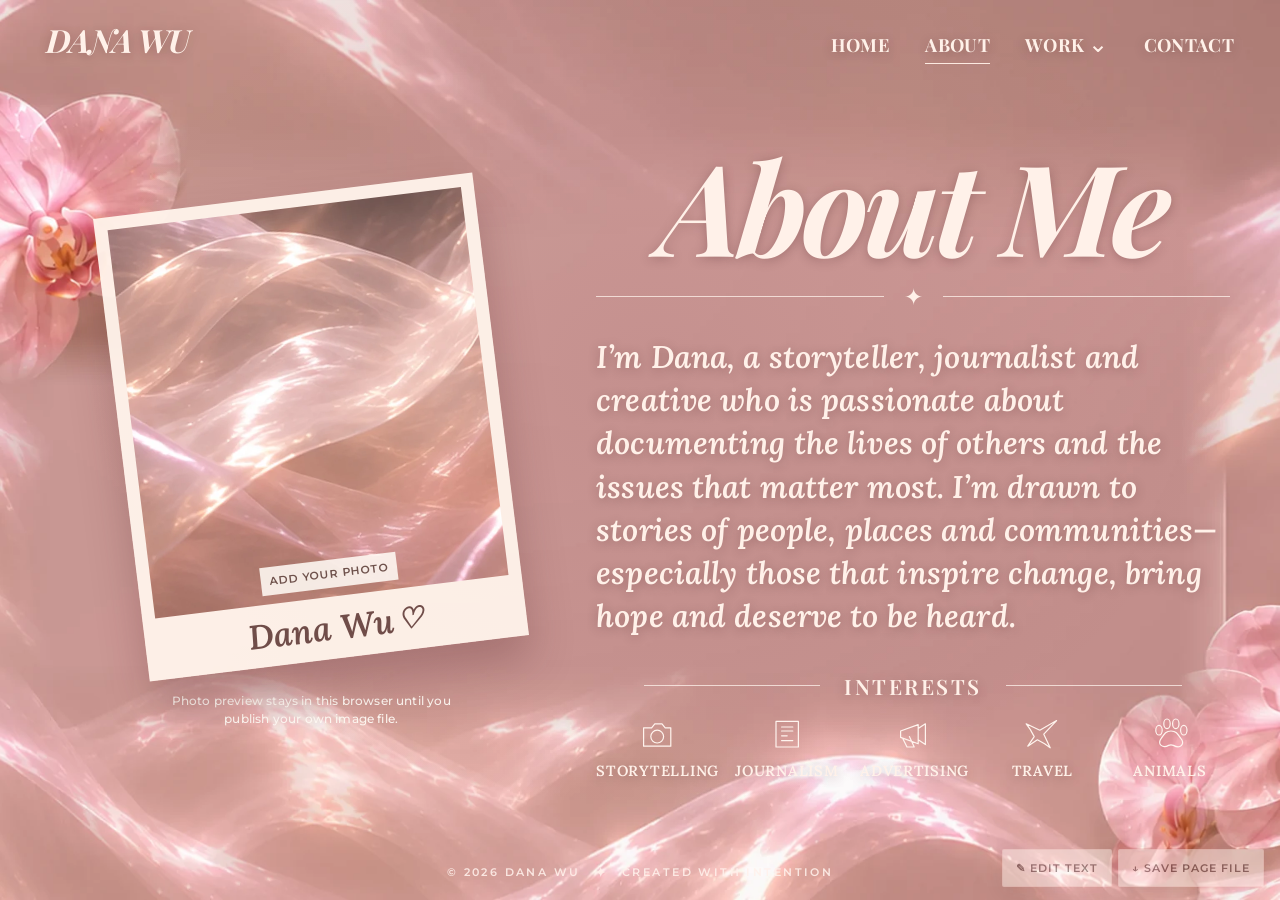
==== commit 22cbaf6e: "Add files via upload" ====
--- a/about.html
+++ b/about.html
@@ -7,7 +7,7 @@
 <title>About Me · Dana Wu</title>
 <link rel="preconnect" href="https://fonts.googleapis.com">
 <link rel="preconnect" href="https://fonts.gstatic.com" crossorigin>
-<link href="https://fonts.googleapis.com/css2?family=Bodoni+Moda:ital,opsz,wght@0,6..96,400;0,6..96,500;0,6..96,600;0,6..96,700;1,6..96,400;1,6..96,500&family=Cormorant+Garamond:ital,wght@0,400;0,500;0,600;1,400;1,500;1,600&family=Montserrat:wght@300;400;500;600&display=swap" rel="stylesheet">
+<link href="https://fonts.googleapis.com/css2?family=Playfair+Display:ital,wght@0,500;0,600;0,700;0,800;1,500;1,600;1,700&family=Lora:ital,wght@0,400;0,500;0,600;0,700;1,400;1,500;1,600;1,700&family=Montserrat:wght@300;400;500;600&display=swap" rel="stylesheet">
 <link rel="stylesheet" href="styles.css">
 <script src="site-config.js" defer></script>
 <script src="script.js" defer></script>
--- a/styles.css
+++ b/styles.css
@@ -8,13 +8,13 @@
   --dark: #402e2b;
   --gold: #f9d6c4;
   --line: rgba(255,245,238,.74);
-  --bodoni: 'Bodoni Moda', 'Didot', 'Times New Roman', serif;
-  --cormorant: 'Cormorant Garamond', Georgia, serif;
+  --display: 'Playfair Display', Georgia, 'Times New Roman', serif;
+  --body-serif: 'Lora', Georgia, serif;
   --sans: Montserrat, 'Helvetica Neue', Arial, sans-serif;
 }
 *, *::before, *::after { box-sizing: border-box; }
 html { scroll-behavior: smooth; }
-body { margin: 0; color: var(--ivory); background: #be8f8c url('assets/pearl-organza-background.webp') center center / cover fixed no-repeat; font-family: var(--cormorant); min-height: 100vh; display: flex; flex-direction: column; }
+body { margin: 0; color: var(--ivory); background: #be8f8c url('assets/pearl-organza-background.webp') center center / cover fixed no-repeat; font-family: var(--body-serif); min-height: 100vh; display: flex; flex-direction: column; }
 body::before { content: ''; background: #bf9590 url('assets/pearl-organza-background.webp') center center / cover no-repeat fixed; position: fixed; inset: 0; z-index: -2; pointer-events: none; }
 body::after { content: ''; background: radial-gradient(ellipse 50% 55% at 51% 41%,rgba(121,69,72,.13),transparent 90%); position: fixed; inset: 0; z-index: -1; pointer-events:none; }
 a { color: inherit; }
@@ -26,10 +26,10 @@
 [hidden] { display: none !important; }
 .visually-hidden { position: absolute !important; clip: rect(0 0 0 0); clip-path: inset(50%); width: 1px; height: 1px; overflow: hidden; white-space: nowrap; }
 .site-header { position: relative; z-index: 30; min-height: 100px; display: flex; align-items: flex-start; justify-content: space-between; gap: 20px; padding: 24px clamp(25px, 3.6vw, 76px) 4px; }
-.site-logo { font-family: var(--bodoni); font-style: italic; font-size: clamp(25px, 2.5vw, 43px); font-weight: 500; letter-spacing: -.045em; text-decoration: none; white-space: nowrap; line-height: 1; text-shadow:0 2px 13px rgba(83,36,40,.14); }
+.site-logo { font-family: var(--display); font-style: italic; font-size: clamp(25px, 2.5vw, 43px); font-weight: 700; letter-spacing: -.035em; text-decoration: none; white-space: nowrap; line-height: 1; text-shadow:0 2px 13px rgba(83,36,40,.14); }
 [data-page=home] .site-logo { visibility: hidden; }
 .site-nav { display: flex; align-items: center; gap: clamp(17px, 2.75vw, 54px); padding-top: 8px; white-space: nowrap; }
-.site-nav > a, .nav-work > a { font-family: var(--bodoni); font-size: clamp(17px,1.42vw,23px); font-weight: 600; text-decoration: none; letter-spacing:.018em; position: relative; padding: 3px 0 11px; line-height: 1.1; transition: opacity .2s; }
+.site-nav > a, .nav-work > a { font-family: var(--display); font-size: clamp(17px,1.42vw,23px); font-weight: 700; text-decoration: none; letter-spacing:.018em; position: relative; padding: 3px 0 11px; line-height: 1.1; transition: opacity .2s; }
 .site-nav > a:hover, .nav-work > a:hover { opacity:.65; }
 .site-nav > a.is-current::after,.nav-work > a.is-current::after { position: absolute; content: ''; left: 0; right: 0; bottom: 2px; height: 1px; background: rgba(255,239,229,.96); }
 .nav-work { position:relative; display:flex; align-items: baseline; gap:3px; }
@@ -51,7 +51,7 @@
 .editing-mode [data-edit-id] {outline:1px dashed rgba(255,247,237,.92); outline-offset:5px; background:rgba(255,247,237,.10); cursor:text;}
 /* SHARED */
 .editorial-main {padding: 14px clamp(22px,4vw,80px) 24px; display:flex; flex-direction:column; justify-content:center; }
-.inside-title {font-family:var(--bodoni); color:var(--ivory); letter-spacing:-.07em; font-weight:500; line-height:1.08; margin:0; text-shadow:0 5px 25px rgba(86,38,43,.12);}
+.inside-title {font-family:var(--display); color:var(--ivory); letter-spacing:-.04em; font-weight:700; line-height:1.08; margin:0; text-shadow:0 5px 25px rgba(86,38,43,.12);}
 .italic-title { font-style:italic; }
 .ornate-divider {display:flex; justify-content:center; align-items:center; gap:20px; width:100%; color:var(--ivory); margin:20px auto 27px; font-size:24px; height:26px;}
 .ornate-divider::before,.ornate-divider::after {content:''; display:block; height:1px; background:var(--line); flex:1; }
@@ -59,18 +59,18 @@
 /* HOMEPAGE */
 .home-main { min-height:calc(100svh - 146px); display:flex; flex-direction:column; justify-content:center; align-items:center; }
 .home-hero {width:100%; display:flex; flex-direction:column; align-items:center; justify-content:center; text-align:center; padding:10px 20px 0; }
-.home-title { font:500 clamp(73px,11.2vw,200px)/1 var(--bodoni); letter-spacing:-.045em; margin:6px 0 6px; text-shadow:0 7px 35px rgba(90,33,39,.2); white-space:nowrap; }
+.home-title { font:700 clamp(69px,10.8vw,192px)/1.1 var(--display); letter-spacing:-.035em; margin:6px 0 6px; text-shadow:0 7px 35px rgba(90,33,39,.2); white-space:nowrap; }
 .orbit-wrap {position:relative; width:min(850px,100%); }
 .orbit-stage { height:clamp(290px,30vw,420px); position:relative; perspective:1150px; transform-style:preserve-3d; }
 .orbit-card { position:absolute; top:50%; left:50%; width:clamp(168px,18.5vw,262px); height:clamp(220px,23.8vw,336px); text-decoration:none; color:var(--dark); background:var(--paper); border:clamp(8px,1vw,12px) solid #fff8f3; border-bottom-width:0; box-shadow:0 19px 30px rgba(54,26,27,.23); display:flex; flex-direction:column; padding:0; transform-style:preserve-3d; will-change:transform,opacity; transition:transform 1250ms cubic-bezier(.2,.7,.14,1),opacity 1050ms,filter 900ms,box-shadow 700ms; }
 .orbit-photo {flex:1; margin:1px 1px 0; background:linear-gradient(135deg, #f0ddd6, #f4e5db 50%, #ecd4ce); box-shadow:inset 0 0 40px rgba(255,249,244,.35); }
-.orbit-label {font:600 clamp(20px,2vw,30px)/1 var(--bodoni); letter-spacing:-.035em; padding:13px 3px 18px; display:block; }
+.orbit-label {font:700 clamp(20px,2vw,30px)/1.1 var(--display); letter-spacing:-.035em; padding:13px 3px 18px; display:block; }
 .orbit-card.is-front { transform:translate3d(-50%,-46%,125px) rotateY(0deg) rotateZ(-1deg) scale(1.04); z-index:5; opacity:1; pointer-events:auto; }
 .orbit-card.is-right {transform:translate3d(calc(-50% + clamp(148px,20vw,285px)),-45%,-205px) rotateY(-45deg) rotateZ(7deg) scale(.80); opacity:.65; z-index:2; pointer-events:none; filter:brightness(.96); }
 .orbit-card.is-left {transform:translate3d(calc(-50% - clamp(148px,20vw,285px)),-45%,-205px) rotateY(45deg) rotateZ(-7deg) scale(.80); opacity:.65; z-index:2; pointer-events:none; filter:brightness(.96); }
 .orbit-card.is-front:hover {transform:translate3d(-50%,-50%,143px) rotateZ(0) scale(1.05); box-shadow:0 28px 38px rgba(54,26,27,.30);}
 .orbit-controls {height:43px; display:flex; gap:23px; align-items:center; justify-content:center; margin:3px auto 5px; }
-.orbit-arrow {background:none; border:0; color:var(--ivory); font:600 45px/1 var(--cormorant); padding:0 4px; }
+.orbit-arrow {background:none; border:0; color:var(--ivory); font:600 45px/1 var(--body-serif); padding:0 4px; }
 .orbit-dots {display:flex; gap:13px;align-items:center;}
 .orbit-dot {width:7px;height:7px;border:1px solid var(--ivory); background:transparent; border-radius:50%; padding:0; transition:background-color .3s, transform .3s;}
 .orbit-dot.is-active {background:var(--ivory); transform:scale(1.4); }
@@ -83,67 +83,67 @@
 .about-photo {position:absolute;inset:0;width:100%;height:100%;object-fit:cover;}
 .image-upload-trigger {position:absolute;bottom:9px;left:50%;transform:translateX(-50%);white-space:nowrap; padding:7px 9px;background:rgba(255,250,244,.88);color:#6e514b;font:600 11px var(--sans);letter-spacing:.08em;cursor:pointer;transition:opacity .2s;}
 .image-upload-trigger:hover{background:white;}
-.about-photo-signature {display:flex;align-items:center;justify-content:center;gap:4px;color:#704d49;font:italic 500 36px var(--cormorant);height:62px;}
+.about-photo-signature {display:flex;align-items:center;justify-content:center;gap:4px;color:#704d49;font:italic 600 34px var(--body-serif);height:62px;}
 .about-photo-signature span{font-size:29px;}
 .image-hint {font:500 12px/1.5 var(--sans);color:rgba(255,250,244,.96);max-width:310px;margin-top:32px;text-align:center;letter-spacing:.015em;}
 .about-text-column {padding:0 12px 5px;}
 .about-text-column .inside-title {text-align:center;font-size:clamp(70px,9.9vw,170px);}
 .about-text-column .ornate-divider {max-width:680px;margin-top:10px;margin-bottom:25px;}
-.about-lead {font:italic 600 clamp(24px,2.55vw,40px)/1.3 var(--cormorant);max-width:790px;margin:0 auto 34px;letter-spacing:.004em;text-shadow:0 2px 8px rgba(76,28,31,.1);}
-.interests-heading {display:flex;align-items:center;gap:24px;width:85%;margin:0 auto 15px;text-align:center;font:600 clamp(17px,1.65vw,25px) var(--bodoni);letter-spacing:.12em;}
+.about-lead {font:italic 600 clamp(23px,2.45vw,38px)/1.38 var(--body-serif);max-width:790px;margin:0 auto 34px;letter-spacing:.004em;text-shadow:0 2px 8px rgba(76,28,31,.1);}
+.interests-heading {display:flex;align-items:center;gap:24px;width:85%;margin:0 auto 15px;text-align:center;font:600 clamp(17px,1.65vw,25px) var(--display);letter-spacing:.12em;}
 .interests-heading::before,.interests-heading::after {content:'';height:1px;background:var(--line);flex:1;}
 .interests-grid {display:grid;grid-template-columns:repeat(5,1fr);max-width:720px;margin:auto;gap:8px;}
 .interest{text-align:center;display:flex;align-items:center;flex-direction:column;gap:8px;}
 .interest svg{width:clamp(30px,3vw,44px);height:clamp(30px,3vw,44px);stroke:#fff4ee;stroke-width:1.5;stroke-linejoin:round;stroke-linecap:round;fill:none;}
-.interest span{font:600 clamp(12px,1.15vw,17px) var(--cormorant);letter-spacing:.05em;}
+.interest span{font:600 clamp(12px,1.15vw,17px) var(--body-serif);letter-spacing:.05em;}
 /* WORK */
 .work-main {min-height:calc(100svh - 155px);}
 .work-overview{max-width:1560px;width:100%;margin:0 auto;display:flex;align-items:center;flex-direction:column;padding:2px 0 18px;}
 .work-heading{font-size:clamp(78px,9.3vw,160px);text-align:center;}
 .work-overview .ornate-divider {width:min(570px,60vw);margin:0 auto 5px;}
-.work-subtitle {font:italic 600 clamp(21px,1.85vw,29px) var(--cormorant);text-align:center;margin:0 0 33px;text-shadow:0 1px 10px rgba(70,25,30,.15);}
+.work-subtitle {font:italic 600 clamp(20px,1.75vw,27px) var(--body-serif);text-align:center;margin:0 0 33px;text-shadow:0 1px 10px rgba(70,25,30,.15);}
 .work-card-grid {width:100%;display:grid;grid-template-columns:repeat(4,minmax(0,1fr));gap:clamp(12px,1.2vw,22px);}
 .work-polaroid {background:linear-gradient(180deg,#fff3eb,#ffeadf);border:10px solid rgba(255,243,235,.97);color:#633d38;text-decoration:none;display:flex;flex-direction:column;align-items:center;text-align:center;box-shadow:0 18px 30px rgba(86,35,40,.23);min-height:clamp(320px,27vw,435px);transition:transform .25s,box-shadow .25s;}
 .work-polaroid:hover{transform:translateY(-11px);box-shadow:0 26px 36px rgba(86,35,40,.30);}
 .work-card-image {display:block;background:url('assets/organza-placeholder.webp') center / cover;width:100%;aspect-ratio:1.27;}
-.work-card-name {font:600 clamp(20px,1.8vw,30px)/1.1 var(--bodoni);letter-spacing:.05em;margin:19px 0 11px;min-height:1.95em;display:flex;align-items:center;justify-content:center;}
-.work-card-description {font:italic 600 clamp(18px,1.5vw,24px)/1.25 var(--cormorant);display:block;max-width:290px;min-height:2.4em;margin-bottom:8px;}
-.work-card-arrow {margin:auto 0 7px;font:600 34px/1 var(--cormorant);}
-.inspirations-button {margin:26px auto 0;min-width:290px;border:1px solid #fff4ed;border-radius:100px;text-decoration:none;text-align:center;padding:12px 22px;color:var(--ivory);font:600 20px var(--bodoni);letter-spacing:.08em;transition:background .2s;}
+.work-card-name {font:700 clamp(20px,1.8vw,30px)/1.2 var(--display);letter-spacing:.05em;margin:19px 0 11px;min-height:1.95em;display:flex;align-items:center;justify-content:center;}
+.work-card-description {font:italic 600 clamp(17px,1.4vw,22px)/1.35 var(--body-serif);display:block;max-width:290px;min-height:2.4em;margin-bottom:8px;}
+.work-card-arrow {margin:auto 0 7px;font:600 34px/1 var(--body-serif);}
+.inspirations-button {margin:26px auto 0;min-width:290px;border:1px solid #fff4ed;border-radius:100px;text-decoration:none;text-align:center;padding:12px 22px;color:var(--ivory);font:700 20px var(--display);letter-spacing:.08em;transition:background .2s;}
 .inspirations-button:hover {background:rgba(255,242,237,.18);}
 .work-details {width:min(1420px,100%);margin:0 auto;}
 .work-detail-view {padding:2px 0 40px;}
 .return-to-work {display:inline-block;font:600 11px var(--sans);letter-spacing:.14em;text-decoration:none;margin:5px 0 20px;}
-.detail-heading {font:italic 500 clamp(55px,7vw,107px) var(--bodoni);letter-spacing:-.06em;text-align:center;margin:0;}
+.detail-heading {font:italic 700 clamp(55px,7vw,107px) var(--display);letter-spacing:-.06em;text-align:center;margin:0;}
 .work-detail-view .ornate-divider {max-width:590px;margin-top:8px;margin-bottom:16px;}
-.detail-intro {font:italic 600 clamp(22px,2vw,29px) var(--cormorant);text-align:center;margin:8px auto 28px;}
+.detail-intro {font:italic 600 clamp(22px,2vw,29px) var(--body-serif);text-align:center;margin:8px auto 28px;}
 .project-grid {display:grid;grid-template-columns:repeat(3,1fr);gap:22px;}
 .project-tile {padding:14px 14px 24px;background:rgba(255,239,228,.91);color:#613e3c;box-shadow:0 18px 40px rgba(67,34,36,.19);}
 .project-image {aspect-ratio:1.28;background:linear-gradient(130deg,#e4b8b8,#f1d2ca) url('assets/organza-placeholder.webp') center / cover;position:relative;overflow:hidden;}
 .project-image img{position:absolute;inset:0;width:100%;height:100%;object-fit:cover;}
 .project-photo-note {position:absolute;right:10px;bottom:9px;background:rgba(255,244,236,.85);color:#704746;padding:8px 10px;letter-spacing:.1em;font:600 11px var(--sans);}
-.project-tile h3 {font:600 25px var(--bodoni);text-align:center;letter-spacing:.11em;margin:21px 4px 10px;}
-.project-tile p {text-align:center;font:italic 600 21px/1.45 var(--cormorant);margin:7px 12px 14px;}
+.project-tile h3 {font:700 25px var(--display);text-align:center;letter-spacing:.11em;margin:21px 4px 10px;}
+.project-tile p {text-align:center;font:italic 600 21px/1.45 var(--body-serif);margin:7px 12px 14px;}
 .project-tile .project-link-note {font:500 12px/1.5 var(--sans);opacity:.86;}
 /* CONTACT */
 .contact-main {min-height:calc(100svh - 157px);}
 .contact-layout {display:grid;grid-template-columns:.98fr 1.02fr;gap:clamp(30px,3vw,65px);align-items:center;width:min(1520px,100%);margin:auto;}
 .contact-copy{text-align:center;display:flex;flex-direction:column;align-items:center;padding:10px;}
-.contact-title {font:500 clamp(76px,8.5vw,155px)/.95 var(--bodoni);letter-spacing:-.065em;text-align:center;margin:0;}
+.contact-title {font:700 clamp(72px,7.6vw,145px)/1 var(--display);letter-spacing:-.055em;text-align:center;margin:0;}
 .contact-copy .ornate-divider {max-width:520px;margin:25px auto 31px;}
 .contact-subtitle {font:600 clamp(14px,1.22vw,19px)/1.6 var(--sans);letter-spacing:.21em;text-align:center;margin:0 0 47px;}
 .linkedin-link {min-height:59px;min-width:min(405px,100%);padding:0 24px;display:flex;align-items:center;justify-content:space-between;border:1px solid rgba(255,245,239,.9);color:var(--ivory);text-decoration:none;transition:background .3s;}
 .linkedin-link:hover {background:rgba(255,240,234,.15);}
 .linkedin-mark {font:700 32px/1 Arial,sans-serif;letter-spacing:-.08em;min-width:63px;text-align:left;border-right:1px solid rgba(255,245,239,.8);}
 .linkedin-label {font:600 13px var(--sans);letter-spacing:.20em;}
-.linkedin-arrow {font:600 30px var(--cormorant);}
+.linkedin-arrow {font:600 30px var(--body-serif);}
 .contact-form {padding: clamp(32px,3.5vw,57px) clamp(30px,3.25vw,54px) clamp(25px,2.7vw,48px);border:1px solid rgba(255,242,234,.8);border-radius:19px;background:rgba(255,224,217,.21);backdrop-filter:blur(11px);box-shadow:0 9px 42px rgba(103,62,60,.08);display:flex;flex-direction:column;gap:17px;position:relative;}
 .contact-form label {position:absolute;width:1px;height:1px;overflow:hidden;clip-path:inset(50%);}
-.contact-form input,.contact-form textarea {width:100%;color:#593e3b;background:rgba(255,234,227,.72);border:2px solid rgba(255,246,241,.95);border-radius:9px;min-height:68px;padding:17px 23px;font:600 clamp(18px,1.6vw,25px) var(--bodoni);letter-spacing:.17em;}
+.contact-form input,.contact-form textarea {width:100%;color:#593e3b;background:rgba(255,234,227,.72);border:2px solid rgba(255,246,241,.95);border-radius:9px;min-height:68px;padding:17px 23px;font:700 clamp(18px,1.6vw,25px) var(--display);letter-spacing:.17em;}
 .contact-form textarea {resize:vertical;min-height:188px;}
 .contact-form input::placeholder,.contact-form textarea::placeholder {color:#614744;opacity:1;}
-.send-button {margin:14px auto 0;width:min(100%,510px);border:1px solid rgba(253,232,229,.83);background:#c77588;color:#fff5ef;min-height:64px;font:600 clamp(19px,1.5vw,26px) var(--bodoni);letter-spacing:.19em;position:relative;transition:filter .2s,transform .2s;}
-.send-button span {position:absolute;right:25px;top:50%;transform:translateY(-50%);font:600 35px/1 var(--cormorant);}
+.send-button {margin:14px auto 0;width:min(100%,510px);border:1px solid rgba(253,232,229,.83);background:#c77588;color:#fff5ef;min-height:64px;font:700 clamp(19px,1.5vw,26px) var(--display);letter-spacing:.19em;position:relative;transition:filter .2s,transform .2s;}
+.send-button span {position:absolute;right:25px;top:50%;transform:translateY(-50%);font:600 35px/1 var(--body-serif);}
 .send-button:hover {filter:brightness(1.06);transform:translateY(-2px);}
 .form-message {color:#fff5f1;text-align:center;font:14px/1.5 var(--sans);min-height:1em;margin:0;}
 /* RESPONSIVE */
@@ -239,3 +239,66 @@
 @media (max-width: 420px) {
   .work-card-name { overflow-wrap: anywhere; }
 }
+
+/* HIGH-LEGIBILITY EDITORIAL TYPOGRAPHY — Nov 23 update
+   Strong serifs replace Bodoni Moda hairlines; no faux stroke or artwork changes. */
+.home-title, .site-logo, .site-nav a, .inside-title, .contact-title, .orbit-label, .work-card-name,
+.work-card-description, .project-tile h3, .inspirations-button, .send-button {
+  -webkit-font-smoothing: auto;
+  text-rendering: optimizeLegibility;
+}
+.home-title { font-weight: 700; }
+.inside-title, .contact-title { font-weight: 700; }
+.work-card-name, .project-tile h3 { font-weight: 700; }
+@media(max-width:760px) {
+  .home-title { font-size: clamp(60px,11.5vw,96px); letter-spacing: -.055em; }
+}
+@media(max-width:420px) {
+  .home-title { font-size: clamp(51px,11.5vw,62px); }
+  .contact-title { font-size: clamp(58px,13vw,70px); }
+  .work-card-name { font-size: 15px; letter-spacing: 0; }
+}
+
+/* DIGITAL STORY — a readable, full-width magazine feature under My Work. */
+.digital-story-view { max-width: 1280px; margin-inline:auto; }
+.story-page-content { max-width:1140px; margin:5px auto 45px; display:flex;flex-direction:column;gap:clamp(42px,5vw,77px); }
+.story-section { width:100%; }
+.story-section-topline {display:flex;gap:22px;align-items:center;margin-bottom:13px;}
+.story-section-kicker {font:700 12px/1.4 var(--sans);letter-spacing:.21em;white-space:nowrap;color:#fff5ed;}
+.story-section-rule {flex:1;height:1px;background:rgba(255,244,238,.67);}
+.story-section-heading {font:700 clamp(34px,3.6vw,52px)/1.18 var(--display);margin:0 0 23px;color:var(--ivory);letter-spacing:-.03em;}
+.story-video-frame {position:relative;width:100%;aspect-ratio:16/9;border:9px solid rgba(255,243,235,.96);background:linear-gradient(130deg,rgba(215,163,161,.7),rgba(255,237,224,.55)),url('assets/organza-placeholder.webp') center/cover;box-shadow:0 22px 47px rgba(68,34,36,.21);overflow:hidden;}
+.story-video-placeholder {position:absolute;inset:0;display:flex;flex-direction:column;align-items:center;justify-content:center;gap:13px;text-align:center;color:#603d3b;padding:24px;background:rgba(250,232,222,.26);}
+.story-placeholder-play {height:71px;width:71px;border:2px solid rgba(91,55,55,.75);border-radius:50%;display:grid;place-items:center;padding-left:4px;font:700 38px/1 var(--sans);}
+.story-placeholder-title {font:700 clamp(18px,2vw,27px)/1.3 var(--display);letter-spacing:.08em;}
+.story-placeholder-subtitle {font:500 12px/1.5 var(--sans);letter-spacing:.05em;}
+.story-video-frame video,.story-video-frame iframe {position:absolute;inset:0;width:100%;height:100%;display:block;border:0;background:#291f22;}
+.story-media-caption,.story-infographics-intro {font:600 clamp(17px,1.6vw,22px)/1.5 var(--body-serif);text-align:left;color:var(--ivory);margin:14px 0 0;}
+.story-writing .story-text-panel {padding:clamp(24px,3.5vw,48px);background:rgba(255,241,231,.91);color:#583c3b;border:1px solid rgba(255,255,252,.7);box-shadow:0 16px 36px rgba(69,30,34,.14);}
+.story-text-panel p {font:500 clamp(18px,1.7vw,23px)/1.75 var(--body-serif);margin:0 0 22px;}
+.story-text-panel p:last-child {margin-bottom:0;}
+.story-infographics-intro {margin:-7px 0 24px;}
+.story-infographic-grid {display:grid;grid-template-columns:repeat(2,minmax(0,1fr));gap:clamp(18px,2.7vw,34px);align-items:start;}
+.story-infographic-grid.is-single {grid-template-columns:minmax(0,690px);justify-content:center;}
+.story-infographic-card {margin:0;background:rgba(255,242,232,.94);padding:14px 14px 18px;color:#553d3a;box-shadow:0 18px 34px rgba(73,31,37,.19);min-width:0;}
+.story-infographic-image {width:100%;min-height:290px;aspect-ratio:4/5;background:linear-gradient(125deg,#edd1cc,#fff1e6,#e3b5b6);display:flex;align-items:center;justify-content:center;overflow:hidden;position:relative;}
+.story-infographic-placeholder {display:flex;flex-direction:column;align-items:center;justify-content:center;gap:10px;padding:20px;color:#76544e;text-align:center;}
+.story-infographic-placeholder>span {font:600 46px/1 var(--display);}
+.story-infographic-placeholder strong {font:700 clamp(17px,1.8vw,24px) var(--display);letter-spacing:.07em;}
+.story-infographic-placeholder small {font:500 12px var(--sans);letter-spacing:.06em;}
+.story-infographic-image img {width:100%;height:100%;object-fit:contain;display:block;max-height:840px;}
+.story-infographic-card figcaption {font:600 18px/1.4 var(--body-serif);padding:12px 8px 0;text-align:center;}
+@media(max-width:760px) {
+ .story-page-content {gap:38px;}
+ .story-section-topline {gap:12px;}
+ .story-section-kicker {font-size:10px;}
+ .story-section-heading {font-size:clamp(32px,8vw,43px);margin-bottom:15px;}
+ .story-video-frame {border-width:5px;}
+ .story-placeholder-play {width:48px;height:48px;font-size:28px;}
+ .story-placeholder-title {font-size:14px;}
+ .story-placeholder-subtitle {font-size:10px;}
+ .story-text-panel p {font-size:18px;}
+ .story-infographic-grid {grid-template-columns:1fr;gap:20px;}
+ .story-infographic-image {min-height:240px;}
+ .story-infographic-grid.is-single {grid-template-columns:1fr;}
+}
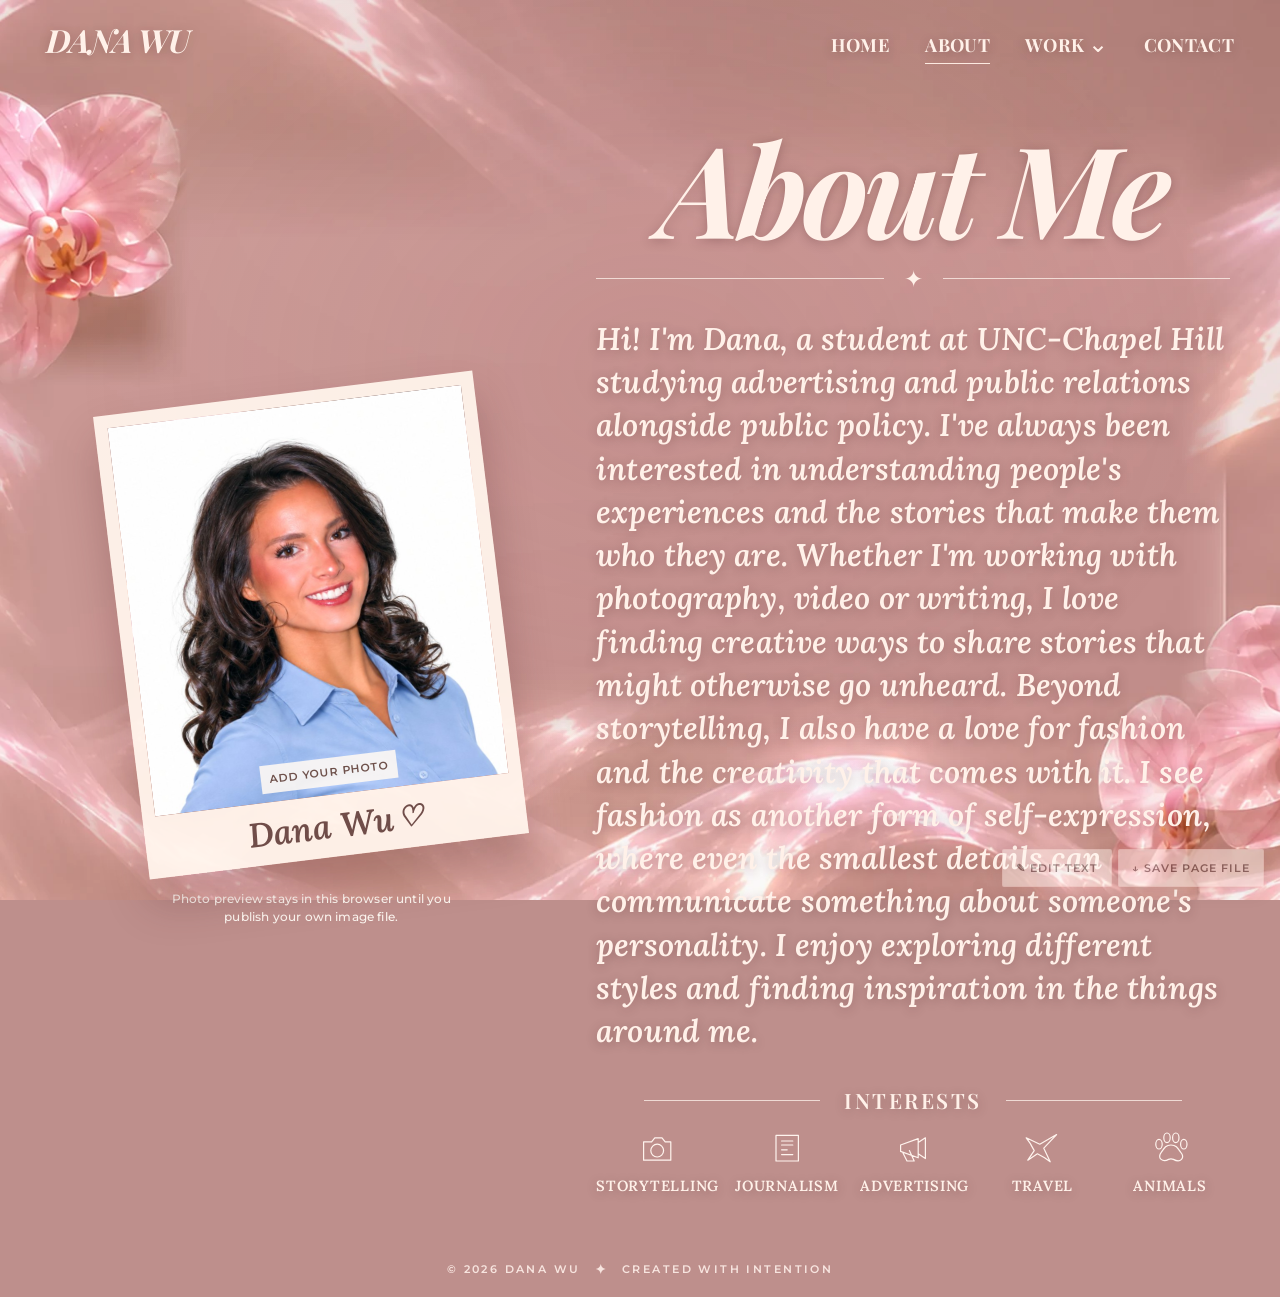
==== commit 771ed3b6: "Add files via upload" ====
--- a/about.html
+++ b/about.html
@@ -6,20 +6,142 @@
 <meta name="description" content="About Dana Wu — the stories, people and causes behind her work.">
 <title>About Me · Dana Wu</title>
 <link rel="preconnect" href="https://fonts.googleapis.com">
-<link rel="preconnect" href="https://fonts.gstatic.com" crossorigin>
-<link href="https://fonts.googleapis.com/css2?family=Playfair+Display:ital,wght@0,500;0,600;0,700;0,800;1,500;1,600;1,700&family=Lora:ital,wght@0,400;0,500;0,600;0,700;1,400;1,500;1,600;1,700&family=Montserrat:wght@300;400;500;600&display=swap" rel="stylesheet">
+<link rel="preconnect" href="https://fonts.gstatic.com" crossorigin="">
+<link href="https://fonts.googleapis.com/css2?family=Playfair+Display:ital,wght@0,500;0,600;0,700;0,800;1,500;1,600;1,700&amp;family=Lora:ital,wght@0,400;0,500;0,600;0,700;1,400;1,500;1,600;1,700&amp;family=Montserrat:wght@300;400;500;600&amp;display=swap" rel="stylesheet">
 <link rel="stylesheet" href="styles.css">
-<script src="site-config.js" defer></script>
-<script src="script.js" defer></script>
-</head>
-<body data-page="about" class="site-page">
+<script src="site-config.js" defer=""></script>
+<script src="script.js" defer=""></script>
+<style id="speechify-theme">:root { --speechify-bg-prim-w-b: #ffffff;
+--speechify-bg-prim-w-110: #ffffff;
+--speechify-bg-prim-w-100: #ffffff;
+--speechify-bg-prim-w-90: #ffffff;
+--speechify-bg-prim-w-80: #ffffff;
+--speechify-bg-prim-w-70: #ffffff;
+--speechify-bg-prim-inv-b-w: #000000;
+--speechify-bg-prim-cta: #2f43fa;
+--speechify-bg-sec-0-110: #f5f5f5;
+--speechify-bg-sec-0-100: #f5f5f5;
+--speechify-bg-sec-0-90: #f5f5f5;
+--speechify-bg-sec-0-80: #f5f5f5;
+--speechify-bg-sec-0-70: #f5f5f5;
+--speechify-bg-sec-inv-100-0: #1f1f1f;
+--speechify-bg-sec-cta: #6977fa;
+--speechify-bg-tert-10-90: #ececec;
+--speechify-bg-tert-10-80: #ececec;
+--speechify-bg-tert-10-70: #ececec;
+--speechify-bg-tert-20-60: #e0e0e0;
+--speechify-bg-tert-inv-60-20: #3d3d3d;
+--speechify-bg-tert-inv-80-10: #2e2e2e;
+--speechify-bg-accent: #f0f1ff;
+--speechify-bg-blue: #f0f1ff;
+--speechify-bg-alert: #fff1de;
+--speechify-bg-success: #e6fcee;
+--speechify-bg-crit: #ffe7e5;
+--speechify-bg-dimmer: rgba(24, 24, 28, 0.6);
+--speechify-brdr-prim-10-100: #ececec;
+--speechify-brdr-prim-10-80: #ececec;
+--speechify-brdr-prim-inv-80-10: #2e2e2e;
+--speechify-brdr-prim-hov: #e0e0e0;
+--speechify-brdr-prim-foc: #1f1f1f;
+--speechify-brdr-prim-cta: #2f43fa;
+--speechify-brdr-sec-20-60: #e0e0e0;
+--speechify-brdr-sec-cta: #6977fa;
+--speechify-brdr-blue: #2f43fa;
+--speechify-brdr-tert-40-50: #9f9f9f;
+--speechify-brdr-crit: #ff3c30;
+--speechify-brdr-quat-30-70: #bfbfbf;
+--speechify-sf-prim-cta: #2f43fa;
+--speechify-sf-prim-cta-hov: #3143e0;
+--speechify-sf-prim-cta-pres: #2c3bc7;
+--speechify-sf-prim-w-b: #ffffff;
+--speechify-sf-prim-hov-w-b: #f5f5f5;
+--speechify-sf-prim-pres-w-b: #ececec;
+--speechify-sf-prim-w-110: #ffffff;
+--speechify-sf-prim-hov-w-110: #f5f5f5;
+--speechify-sf-prim-pres-w-110: #ececec;
+--speechify-sf-prim-w-100: #ffffff;
+--speechify-sf-prim-hov-w-100: #f5f5f5;
+--speechify-sf-prim-pres-w-100: #ececec;
+--speechify-sf-prim-w-90: #ffffff;
+--speechify-sf-prim-hov-w-90: #f5f5f5;
+--speechify-sf-prim-pres-w-90: #ececec;
+--speechify-sf-prim-w-80: #ffffff;
+--speechify-sf-prim-hov-w-80: #f5f5f5;
+--speechify-sf-prim-pres-w-80: #ececec;
+--speechify-sf-sec-0-110: #f5f5f5;
+--speechify-sf-sec-hov-0-110: #ececec;
+--speechify-sf-sec-pres-0-110: #e0e0e0;
+--speechify-sf-sec-0-100: #f5f5f5;
+--speechify-sf-sec-hov-0-100: #ececec;
+--speechify-sf-sec-pres-0-100: #e0e0e0;
+--speechify-sf-sec-0-80: #f5f5f5;
+--speechify-sf-sec-hov-0-80: #ececec;
+--speechify-sf-sec-pres-0-80: #e0e0e0;
+--speechify-sf-sec-0-90: #f5f5f5;
+--speechify-sf-sec-hov-0-90: #ececec;
+--speechify-sf-sec-pres-0-90: #e0e0e0;
+--speechify-sf-act-electric-blue: #2f43fa;
+--speechify-sf-act-blue: #f0f1ff;
+--speechify-sf-act-blue-60: #f0f1ff;
+--speechify-sf-act-blue-70: #e0e0e0;
+--speechify-sf-act-blue-80: #f0f1ff;
+--speechify-sf-crit: #ff3c30;
+--speechify-sf-crit-hov: #ed4c42;
+--speechify-sf-crit-pres: #db463d;
+--speechify-sf-prim-cta-electric-w: #4759f7;
+--speechify-sf-prim-cta-hov-electric-w: #4454e3;
+--speechify-sf-prim-cta-pres-electric-w: #3d4ac4;
+--speechify-icn-txt-white: #ffffff;
+--speechify-icn-txt-black: #000000;
+--speechify-icn-txt-prim: #000000;
+--speechify-icn-txt-prim-inv: #ffffff;
+--speechify-icn-txt-sec: #7a7a7a;
+--speechify-icn-txt-tert: #9f9f9f;
+--speechify-icn-txt-quat: #bfbfbf;
+--speechify-icn-txt-prim-electric: #2f43fa;
+--speechify-icn-txt-accent: #2f43fa;
+--speechify-icn-txt-blue: #2f43fa;
+--speechify-icn-txt-success: #00c270;
+--speechify-icn-txt-alert: #ff9500;
+--speechify-icn-txt-crit: #ff3c30;
+--speechify-hglt-prim: var(--speechify-hglt-default-prim);
+--speechify-hglt-sec: var(--speechify-hglt-default-sec);
+--speechify-hglt-hov-sec: #fff1de;
+--speechify-logo-speechify-logo: #2f43fa;
+--speechify-logo-speechify-logo-txt: #000000;
+--speechify-hglt-default-prim: #abb3fe;
+--speechify-hglt-default-sec: #e0e3ff;
+--speechify-hglt-pink-prim: #f093fc;
+--speechify-hglt-pink-sec: #fadafe;
+--speechify-hglt-red-prim: #ff7570;
+--speechify-hglt-red-sec: #ffe0dc;
+--speechify-hglt-orange-prim: #fbb559;
+--speechify-hglt-orange-sec: #feeace;
+--speechify-hglt-green-prim: #5de9a5;
+--speechify-hglt-green-sec: #c7fde8;
+--speechify-bg-toolbar-preview: transparent;
+--speechify-toolbar-star-icon: #5F6368;
+--speechify-toolbar-preview-background: transparent;
+--speechify-toolbar-preview-color: #5F6368;
+--speechify-toolbar-spacer-background: #F1F3F4;
+--speechify-toolbar-spacer-color: #5F6368;
+--speechify-toolbar-separator: #DCDCDC;
+--speechify-icn-txt-prim-light: #000000;
+--speechify-icn-txt-prim-dark: #ffffff;
+--speechify-hglt-hov-sec-light: #fff1de;
+--speechify-hglt-hov-sec-dark: #2c2d2ebf;
+--speechify-hglt-prim-light: #abb3fe;
+--speechify-hglt-sec-light: #e0e3ff;
+--speechify-hglt-prim-dark: #5666f0;
+--speechify-hglt-sec-dark: #444766; --speechify-hglt-blend: darken; }</style><style>@media print{.gr_no_print, :host(.gr_no_print), [data-grammarly-part]{display:none !important}}.f1l1o3bf{font-family:Inter, -apple-system, BlinkMacSystemFont, 'Segoe UI', Roboto, Oxygen, Ubuntu, Cantarell, 'Helvetica Neue', sans-serif, Arial;font-style:normal;font-weight:400}.f1l1o3bf button, .f1l1o3bf input, .f1l1o3bf textarea{font-family:inherit}.f4ofdyf{border:0.5px solid var(--origin-color-border-base-subdued);border-radius:8px;cursor:pointer;height:24px;transition:width 150ms cubic-bezier(0.05, 0.6, 0, 1), height 150ms cubic-bezier(0.05, 0.6, 0, 1), border-radius 150ms cubic-bezier(0.05, 0.6, 0, 1);width:24px}.f137tu7e{flex-shrink:0;transform:scale(1);transition:transform 150ms cubic-bezier(0.05, 0.6, 0, 1)}[data-origin-mode="dark"] .f137tu7e{--origin-color-logo-grammarly-light:var(--origin-color-logo-grammarly-dark);--origin-color-logo-grammarly-primary:var(--origin-color-logo-grammarly-default)}.ftwgcg0{-moz-appearance:none;-webkit-appearance:none;align-items:flex-start;appearance:none;background:transparent;border:none;color:inherit;cursor:pointer;display:flex;font:inherit;height:32px;justify-content:flex-start;padding:0;width:32px}.ftwgcg0:hover .f4ofdyf{border-radius:12px;height:32px;width:32px}.ftwgcg0:hover .f137tu7e{transform:scale(1.25)}.f13cnbb7 .f4ofdyf{border-radius:12px;height:32px;width:32px}.f13cnbb7 .f137tu7e{transform:scale(1.25)}.f8ia88a{--origin-color-button-ghost-content-default:#714cb6;--origin-color-button-ghost-content-states:#533192;--origin-color-button-primary-fill-active:#3f256f;--origin-color-button-primary-fill-default:#714cb6;--origin-color-button-primary-fill-hover:#533192;--origin-font-weight-heading-xsmall:600}[data-origin-mode="dark"] .f8ia88a{--origin-color-button-ghost-content-default:#d4c7ff;--origin-color-button-ghost-content-states:#bea1f5;--origin-color-button-primary-content-default:#141413;--origin-color-button-primary-fill-active:#e8e0ff;--origin-color-button-primary-fill-default:#bea1f5;--origin-color-button-primary-fill-hover:#d4c7ff}.f347vxz{font-weight:600}.fzewnqx{aspect-ratio:290 / 140;background-color:#2B1B3C;background-image:url("chrome-extension://kbfnbcaeplbcioakkpcpgfkobkghlhen/src/images/2f99186125d5fa82/goWritingActions.png"), linear-gradient(135deg, #2B1B3C 0%, #0656B8 48%, #006BFF 100%);background-position:center, center;background-repeat:no-repeat;background-size:cover, cover;border-radius:var(--origin-radius-4);overflow:hidden;width:100%}</style></head>
+<body data-page="about" class="site-page" data-new-gr-c-s-check-loaded="14.1348.0" data-gr-ext-installed="">
 
 <header class="site-header">
   <a class="site-logo" href="index.html" aria-label="Dana Wu, home">DANA WU</a>
   <button class="mobile-menu-toggle" type="button" aria-controls="site-nav" aria-expanded="false">MENU <span aria-hidden="true">☰</span></button>
   <nav class="site-nav" id="site-nav" aria-label="Main navigation">
     <a href="index.html" data-nav="home">HOME</a>
-    <a href="about.html" data-nav="about">ABOUT</a>
+    <a href="about.html" data-nav="about" class="is-current" aria-current="page">ABOUT</a>
     <span class="nav-work"><a href="work.html" data-nav="work">WORK</a><button class="work-dropdown-toggle" type="button" aria-expanded="false" aria-label="Show work categories">⌄</button>
       <span class="work-dropdown" role="group" aria-label="Work categories">
         <a href="work.html#photography">Photography</a>
@@ -38,7 +160,7 @@
     <div class="about-image-column">
       <div class="about-polaroid">
         <div class="about-photo-holder" id="about-photo-holder">
-          <img class="about-photo" id="about-photo" src="assets/about-photo.jpg" alt="A portrait of Dana" onerror="this.style.display='none'">
+          <img class="about-photo" id="about-photo" src="[data-uri]" alt="A portrait of Dana">
           <label class="image-upload-trigger" for="about-photo-input">ADD YOUR PHOTO</label>
           <input type="file" accept="image/*" id="about-photo-input" class="visually-hidden">
         </div>
@@ -49,23 +171,24 @@
     <div class="about-text-column">
       <h1 class="inside-title italic-title" id="about-heading">About Me</h1>
       <div class="ornate-divider"><span aria-hidden="true">✦</span></div>
-      <p class="about-lead" data-edit-id="about-intro">I’m Dana, a storyteller, journalist and creative who is passionate about documenting the lives of others and the issues that matter most. I’m drawn to stories of people, places and communities—especially those that inspire change, bring hope and deserve to be heard.</p>
+      <p class="about-lead" data-edit-id="about-intro">Hi! I'm Dana, a student at UNC-Chapel Hill studying advertising and public relations alongside public policy. I've always been interested in understanding people's experiences and the stories that make them who they are. Whether I'm working with photography, video or writing, I love finding creative ways to share stories that might otherwise go unheard. Beyond storytelling, I also have a love for fashion and the creativity that comes with it. I see fashion as another form of self-expression, where even the smallest details can communicate something about someone's personality. I enjoy exploring different styles and finding inspiration in the things around me.</p>
       <div class="interests-heading"><span>INTERESTS</span></div>
       <div class="interests-grid">
-        <div class="interest"><svg viewBox="0 0 48 48" aria-hidden="true"><path d="M7 16h10l4-5h9l4 5h7v23H7z"/><circle cx="24" cy="27" r="8"/></svg><span>STORYTELLING</span></div>
-        <div class="interest"><svg viewBox="0 0 48 48" aria-hidden="true"><path d="M10 8h28v32H10zM17 15h14M17 20h14M17 26h7M17 32h14"/></svg><span>JOURNALISM</span></div>
-        <div class="interest"><svg viewBox="0 0 48 48" aria-hidden="true"><path d="M7 20l22-8v24L7 28zM29 17l9-6v26l-9-6M10 30l5 10h9l-6-13"/></svg><span>ADVERTISING</span></div>
-        <div class="interest"><svg viewBox="0 0 48 48" aria-hidden="true"><path d="M42 7L26 24l8 17-7-5-9-5-12 8 8-12-5-9-5-7 17 8z"/></svg><span>TRAVEL</span></div>
-        <div class="interest"><svg viewBox="0 0 48 48" aria-hidden="true"><path d="M13 29c-6 8 2 13 9 9 2-1 4-1 6 0 9 5 15-2 9-9-4-6-6-9-12-9S17 23 13 29z"/><ellipse cx="10" cy="19" rx="4" ry="6"/><ellipse cx="20" cy="11" rx="4" ry="6"/><ellipse cx="31" cy="11" rx="4" ry="6"/><ellipse cx="41" cy="19" rx="4" ry="6"/></svg><span>ANIMALS</span></div>
+        <div class="interest"><svg viewBox="0 0 48 48" aria-hidden="true"><path d="M7 16h10l4-5h9l4 5h7v23H7z"></path><circle cx="24" cy="27" r="8"></circle></svg><span>STORYTELLING</span></div>
+        <div class="interest"><svg viewBox="0 0 48 48" aria-hidden="true"><path d="M10 8h28v32H10zM17 15h14M17 20h14M17 26h7M17 32h14"></path></svg><span>JOURNALISM</span></div>
+        <div class="interest"><svg viewBox="0 0 48 48" aria-hidden="true"><path d="M7 20l22-8v24L7 28zM29 17l9-6v26l-9-6M10 30l5 10h9l-6-13"></path></svg><span>ADVERTISING</span></div>
+        <div class="interest"><svg viewBox="0 0 48 48" aria-hidden="true"><path d="M42 7L26 24l8 17-7-5-9-5-12 8 8-12-5-9-5-7 17 8z"></path></svg><span>TRAVEL</span></div>
+        <div class="interest"><svg viewBox="0 0 48 48" aria-hidden="true"><path d="M13 29c-6 8 2 13 9 9 2-1 4-1 6 0 9 5 15-2 9-9-4-6-6-9-12-9S17 23 13 29z"></path><ellipse cx="10" cy="19" rx="4" ry="6"></ellipse><ellipse cx="20" cy="11" rx="4" ry="6"></ellipse><ellipse cx="31" cy="11" rx="4" ry="6"></ellipse><ellipse cx="41" cy="19" rx="4" ry="6"></ellipse></svg><span>ANIMALS</span></div>
       </div>
     </div>
   </section>
 </main>
-<footer class="site-footer"><span>© <span data-current-year></span> DANA WU</span><span class="footer-star" aria-hidden="true">✦</span><span>CREATED WITH INTENTION</span></footer>
+<footer class="site-footer"><span>© <span data-current-year="">2026</span> DANA WU</span><span class="footer-star" aria-hidden="true">✦</span><span>CREATED WITH INTENTION</span></footer>
 
 <div class="editor-bar" id="editor-bar" aria-label="Page editing controls">
   <button type="button" id="edit-text-toggle" aria-pressed="false" title="Edit the words on this page">✎ EDIT TEXT</button>
   <button type="button" id="export-page-button" title="Download an HTML copy of this page with your changes">↓ SAVE PAGE FILE</button>
 </div>
-<div id="editor-notice" class="editor-notice" role="status" hidden></div>
-</body></html>
+<div id="editor-notice" class="editor-notice" role="status" hidden=""></div>
+
+<div id="speechify-global-notifications"></div><div id="speechify-screenshot-mode" style="position: fixed; top: 0px; right: 0px; width: 100%; min-height: 100%; z-index: 2147483640; display: none !important;"></div><div id="speechify-scroll-to-highlight" style="position: absolute; bottom: 0px; right: 0px;"></div><div id="speechify-hover-player-shadow-root"></div><div id="speechify-settings-modal" style="position: absolute; bottom: 0px; right: 0px;"></div><div id="speechify-mic-button" style="z-index: 2147483644; position: absolute; top: 0px; left: 0px; height: 0px; width: 0px;"></div><div id="speechify-side-player-settings" style="position: fixed; top: 0px; left: 0px; width: 0px; height: 0px; z-index: 2147483647;"></div></body><grammarly-desktop-integration data-grammarly-shadow-root="true" style="visibility: visible !important;"></grammarly-desktop-integration></html>
